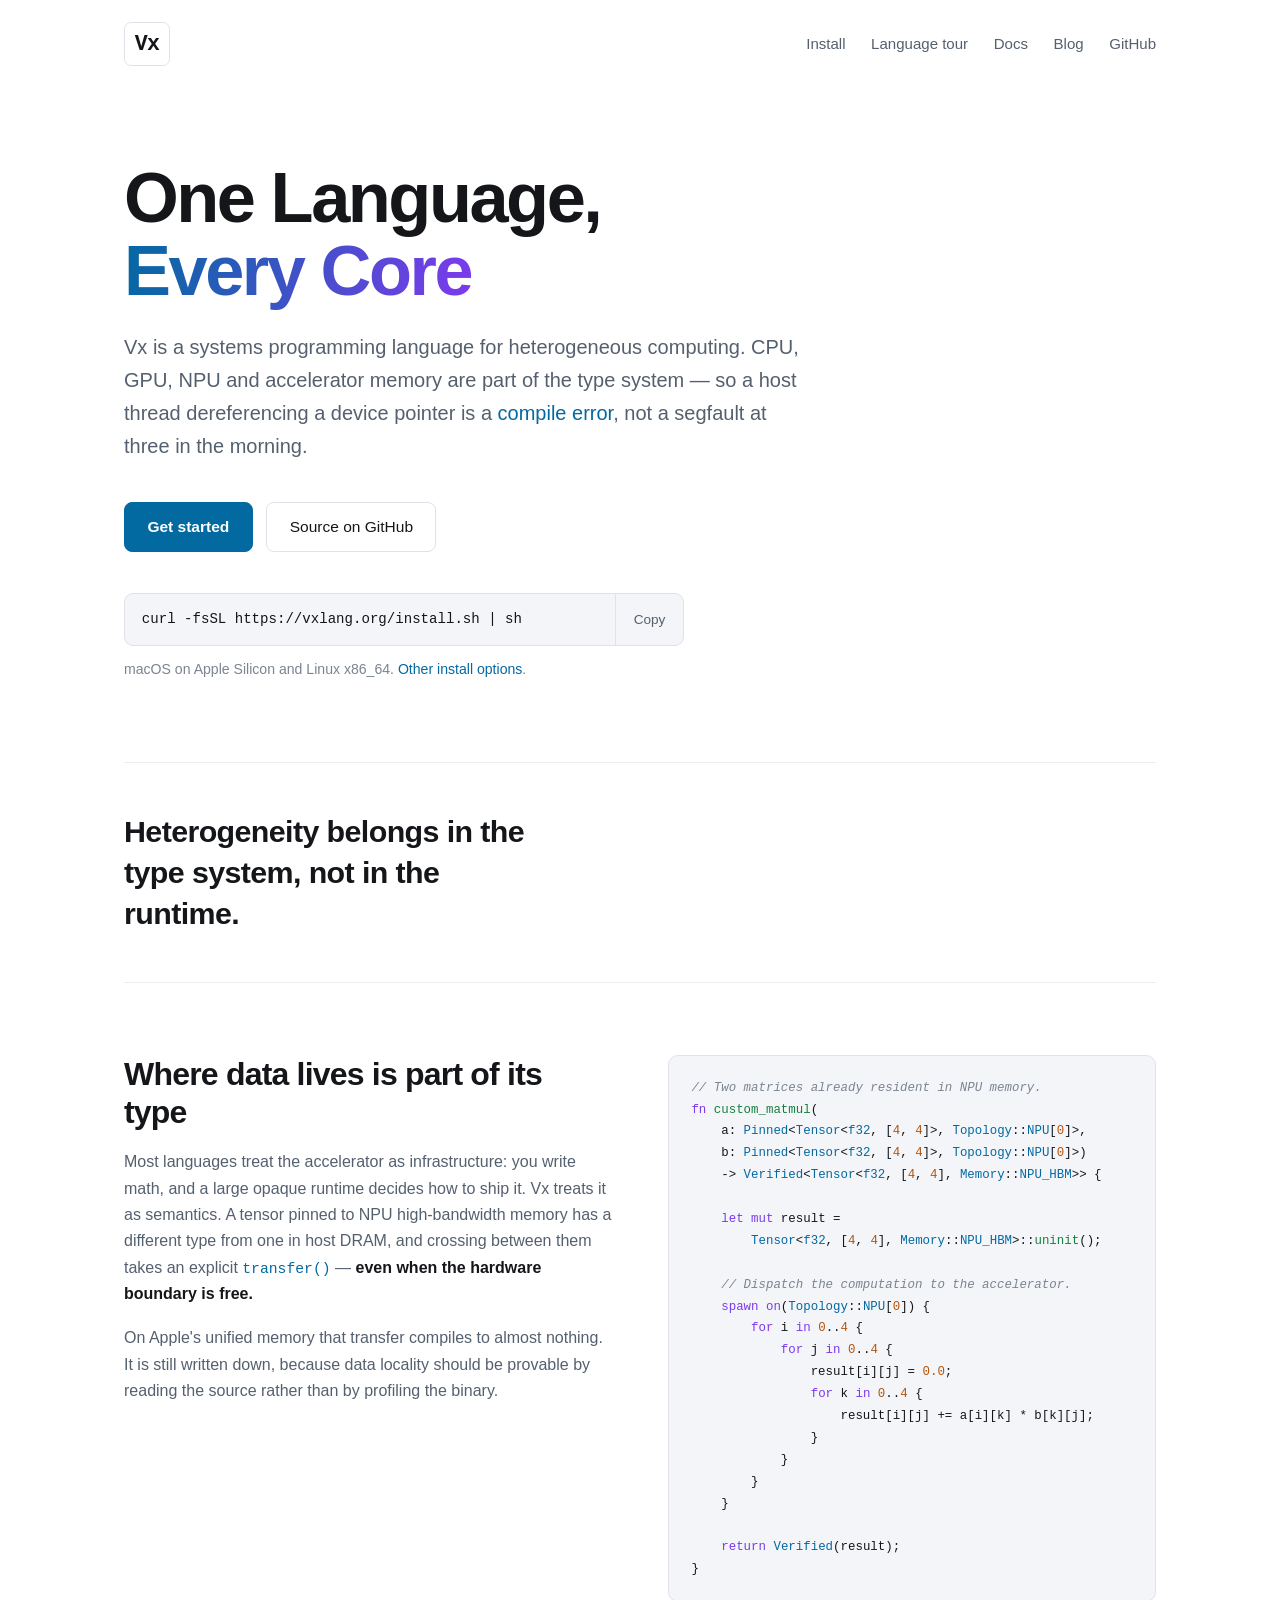
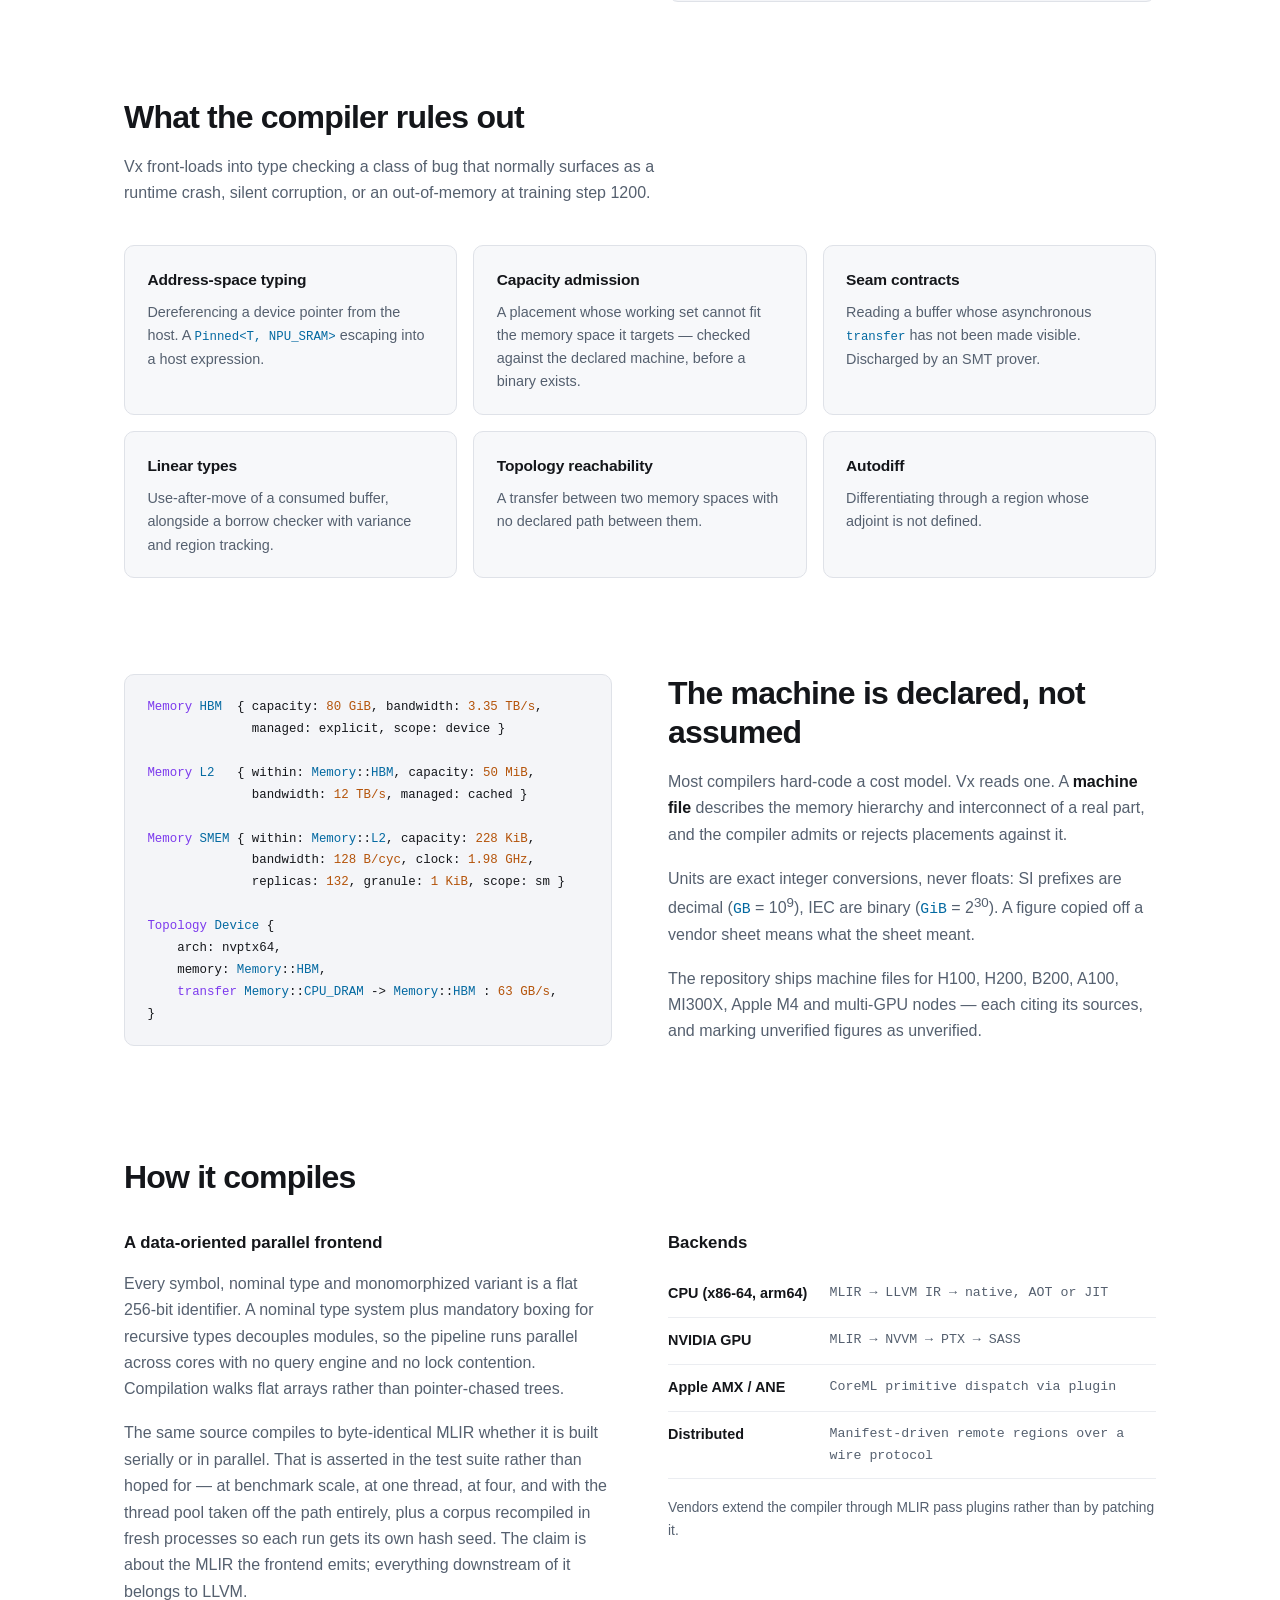
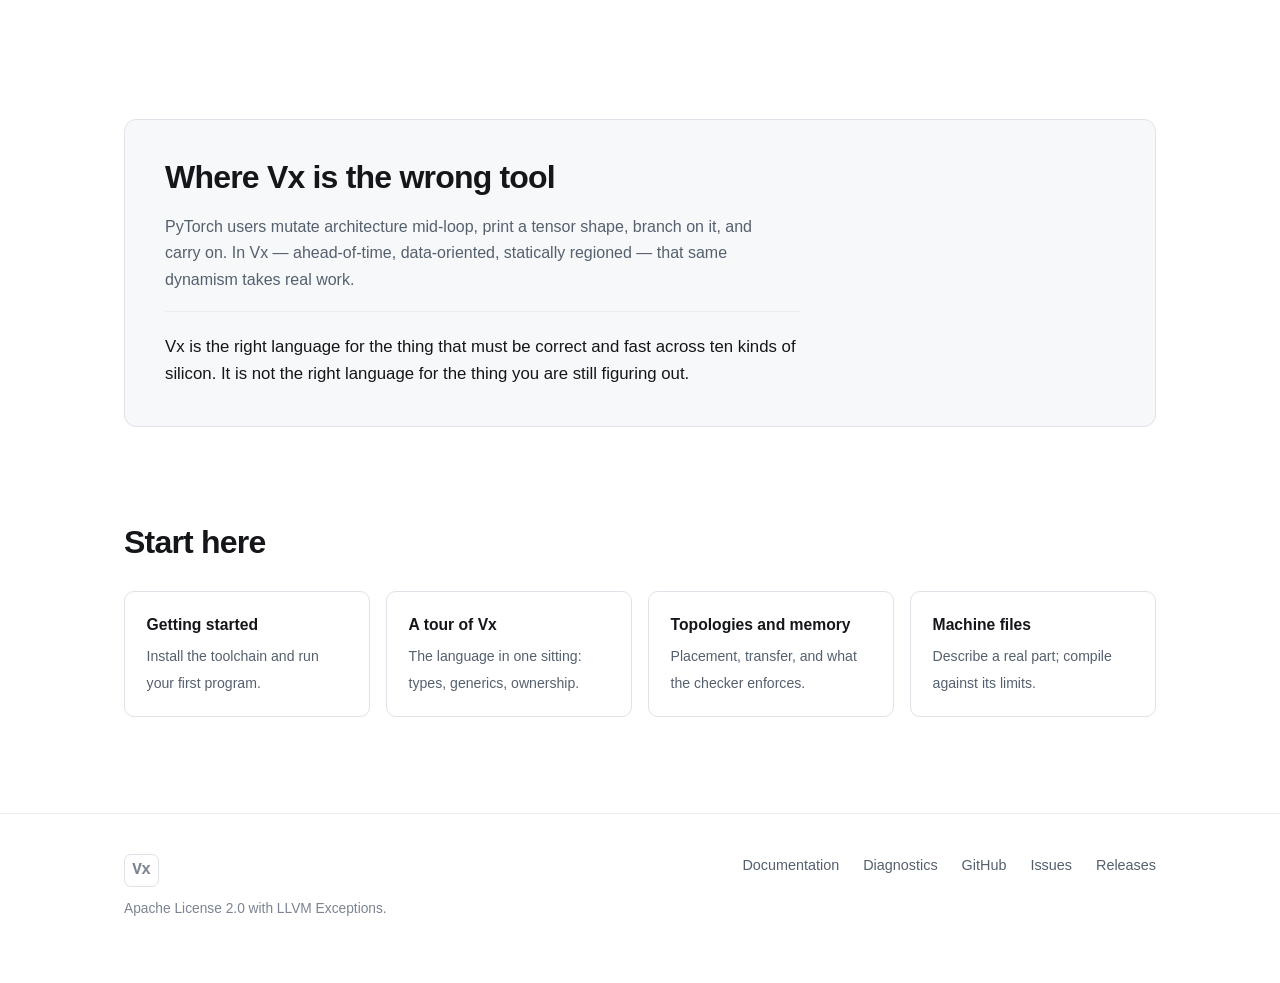
==== www/index.html @ 342252ac "docs: a page per diagnostic code at vxlang.org/errors/ Pasting an error code into a search box is ho" ====
<!DOCTYPE html>
<html lang="en">
<head>
<meta charset="utf-8">
<meta name="viewport" content="width=device-width, initial-scale=1">
<title>Vx — One Language, Every Core</title>
<meta name="description" content="Vx is a heterogeneous-systems programming language that puts placement and reachability in the type system. Dereferencing a device pointer from the host is a compile error, not a segfault.">
<link rel="icon" href="favicon.svg" type="image/svg+xml">

<meta property="og:title" content="Vx — One Language, Every Core">
<meta property="og:description" content="A heterogeneous-systems programming language that puts placement and reachability in the type system.">
<meta property="og:type" content="website">
<meta property="og:url" content="https://vxlang.org/">
<meta name="twitter:card" content="summary_large_image">

<link rel="stylesheet" href="style.css">
</head>
<body>

<header class="nav">
  <a class="brand" href="/">
    <span class="mark">Vx</span>
  </a>
  <nav>
    <a href="/docs/getting-started.html">Install</a>
    <a href="/docs/tour.html">Language tour</a>
    <a href="/docs/">Docs</a>
    <a href="/blog/">Blog</a>
    <a href="https://github.com/vx-lang/Vx">GitHub</a>
  </nav>
</header>

<main>

<section class="hero">
  <h1>One Language, <span class="grad">Every Core</span></h1>
  <p class="lede">
    Vx is a systems programming language for heterogeneous computing. CPU, GPU, NPU and
    accelerator memory are part of the type system — so a host thread dereferencing a device
    pointer is a <em>compile error</em>, not a segfault at three in the morning.
  </p>

  <div class="cta">
    <a class="btn primary" href="/docs/getting-started.html">Get started</a>
    <a class="btn" href="https://github.com/vx-lang/Vx">Source on GitHub</a>
  </div>

  <div class="install">
    <code id="install-cmd">curl -fsSL https://vxlang.org/install.sh | sh</code>
    <button id="copy" aria-label="Copy install command">Copy</button>
  </div>
  <p class="install-note">
    macOS on Apple Silicon and Linux x86_64. <a href="/docs/getting-started.html">Other install options</a>.
  </p>
</section>

<section class="thesis">
  <p>
    Heterogeneity belongs in the type system, not in the runtime.
  </p>
</section>

<section class="pane">
  <div class="pane-text">
    <h2>Where data lives is part of its type</h2>
    <p>
      Most languages treat the accelerator as infrastructure: you write math, and a large opaque
      runtime decides how to ship it. Vx treats it as semantics. A tensor pinned to NPU high-bandwidth
      memory has a different type from one in host DRAM, and crossing between them takes an explicit
      <code>transfer()</code> — <strong>even when the hardware boundary is free.</strong>
    </p>
    <p>
      On Apple's unified memory that transfer compiles to almost nothing. It is still written down,
      because data locality should be provable by reading the source rather than by profiling the
      binary.
    </p>
  </div>
  <div class="pane-code">
<pre><code><span class="c">// Two matrices already resident in NPU memory.</span>
<span class="k">fn</span> <span class="f">custom_matmul</span>(
    a: <span class="t">Pinned</span>&lt;<span class="t">Tensor</span>&lt;<span class="t">f32</span>, [<span class="n">4</span>, <span class="n">4</span>]&gt;, <span class="t">Topology</span>::<span class="t">NPU</span>[<span class="n">0</span>]&gt;,
    b: <span class="t">Pinned</span>&lt;<span class="t">Tensor</span>&lt;<span class="t">f32</span>, [<span class="n">4</span>, <span class="n">4</span>]&gt;, <span class="t">Topology</span>::<span class="t">NPU</span>[<span class="n">0</span>]&gt;)
    -&gt; <span class="t">Verified</span>&lt;<span class="t">Tensor</span>&lt;<span class="t">f32</span>, [<span class="n">4</span>, <span class="n">4</span>], <span class="t">Memory</span>::<span class="t">NPU_HBM</span>&gt;&gt; {

    <span class="k">let mut</span> result =
        <span class="t">Tensor</span>&lt;<span class="t">f32</span>, [<span class="n">4</span>, <span class="n">4</span>], <span class="t">Memory</span>::<span class="t">NPU_HBM</span>&gt;::<span class="f">uninit</span>();

    <span class="c">// Dispatch the computation to the accelerator.</span>
    <span class="k">spawn on</span>(<span class="t">Topology</span>::<span class="t">NPU</span>[<span class="n">0</span>]) {
        <span class="k">for</span> i <span class="k">in</span> <span class="n">0</span>..<span class="n">4</span> {
            <span class="k">for</span> j <span class="k">in</span> <span class="n">0</span>..<span class="n">4</span> {
                result[i][j] = <span class="n">0.0</span>;
                <span class="k">for</span> k <span class="k">in</span> <span class="n">0</span>..<span class="n">4</span> {
                    result[i][j] += a[i][k] * b[k][j];
                }
            }
        }
    }

    <span class="k">return</span> <span class="t">Verified</span>(result);
}</code></pre>
  </div>
</section>

<section class="proves">
  <h2>What the compiler rules out</h2>
  <p class="section-lede">
    Vx front-loads into type checking a class of bug that normally surfaces as a runtime crash,
    silent corruption, or an out-of-memory at training step 1200.
  </p>

  <div class="grid">
    <div class="card">
      <h3>Address-space typing</h3>
      <p>Dereferencing a device pointer from the host. A <code>Pinned&lt;T, NPU_SRAM&gt;</code> escaping into a host expression.</p>
    </div>
    <div class="card">
      <h3>Capacity admission</h3>
      <p>A placement whose working set cannot fit the memory space it targets — checked against the declared machine, before a binary exists.</p>
    </div>
    <div class="card">
      <h3>Seam contracts</h3>
      <p>Reading a buffer whose asynchronous <code>transfer</code> has not been made visible. Discharged by an SMT prover.</p>
    </div>
    <div class="card">
      <h3>Linear types</h3>
      <p>Use-after-move of a consumed buffer, alongside a borrow checker with variance and region tracking.</p>
    </div>
    <div class="card">
      <h3>Topology reachability</h3>
      <p>A transfer between two memory spaces with no declared path between them.</p>
    </div>
    <div class="card">
      <h3>Autodiff</h3>
      <p>Differentiating through a region whose adjoint is not defined.</p>
    </div>
  </div>
</section>

<section class="pane reverse">
  <div class="pane-text">
    <h2>The machine is declared, not assumed</h2>
    <p>
      Most compilers hard-code a cost model. Vx reads one. A <strong>machine file</strong> describes the
      memory hierarchy and interconnect of a real part, and the compiler admits or rejects placements
      against it.
    </p>
    <p>
      Units are exact integer conversions, never floats: SI prefixes are decimal
      (<code>GB</code> = 10<sup>9</sup>), IEC are binary (<code>GiB</code> = 2<sup>30</sup>). A figure
      copied off a vendor sheet means what the sheet meant.
    </p>
    <p>
      The repository ships machine files for H100, H200, B200, A100, MI300X, Apple M4 and multi-GPU
      nodes — each citing its sources, and marking unverified figures as unverified.
    </p>
  </div>
  <div class="pane-code">
<pre><code><span class="k">Memory</span> <span class="t">HBM</span>  { capacity: <span class="n">80 GiB</span>, bandwidth: <span class="n">3.35 TB/s</span>,
              managed: explicit, scope: device }

<span class="k">Memory</span> <span class="t">L2</span>   { within: <span class="t">Memory</span>::<span class="t">HBM</span>, capacity: <span class="n">50 MiB</span>,
              bandwidth: <span class="n">12 TB/s</span>, managed: cached }

<span class="k">Memory</span> <span class="t">SMEM</span> { within: <span class="t">Memory</span>::<span class="t">L2</span>, capacity: <span class="n">228 KiB</span>,
              bandwidth: <span class="n">128 B/cyc</span>, clock: <span class="n">1.98 GHz</span>,
              replicas: <span class="n">132</span>, granule: <span class="n">1 KiB</span>, scope: sm }

<span class="k">Topology</span> <span class="t">Device</span> {
    arch: nvptx64,
    memory: <span class="t">Memory</span>::<span class="t">HBM</span>,
    <span class="k">transfer</span> <span class="t">Memory</span>::<span class="t">CPU_DRAM</span> -&gt; <span class="t">Memory</span>::<span class="t">HBM</span> : <span class="n">63 GB/s</span>,
}</code></pre>
  </div>
</section>

<section class="compiles">
  <h2>How it compiles</h2>
  <div class="two-col">
    <div>
      <h3>A data-oriented parallel frontend</h3>
      <p>
        Every symbol, nominal type and monomorphized variant is a flat 256-bit identifier. A nominal
        type system plus mandatory boxing for recursive types decouples modules, so the pipeline runs
        parallel across cores with no query engine and no lock contention. Compilation walks flat
        arrays rather than pointer-chased trees.
      </p>
      <p>
        The same source compiles to byte-identical MLIR whether it is built serially or in parallel.
        That is asserted in the test suite rather than hoped for — at benchmark scale, at one thread,
        at four, and with the thread pool taken off the path entirely, plus a corpus recompiled in
        fresh processes so each run gets its own hash seed. The claim is about the MLIR the frontend
        emits; everything downstream of it belongs to LLVM.
      </p>
    </div>
    <div>
      <h3>Backends</h3>
      <table class="backends">
        <tr><th>CPU (x86-64, arm64)</th><td>MLIR → LLVM IR → native, AOT or JIT</td></tr>
        <tr><th>NVIDIA GPU</th><td>MLIR → NVVM → PTX → SASS</td></tr>
        <tr><th>Apple AMX / ANE</th><td>CoreML primitive dispatch via plugin</td></tr>
        <tr><th>Distributed</th><td>Manifest-driven remote regions over a wire protocol</td></tr>
      </table>
      <p class="small">
        Vendors extend the compiler through MLIR pass plugins rather than by patching it.
      </p>
    </div>
  </div>
</section>

<section class="honest">
  <h2>Where Vx is the wrong tool</h2>
  <p>
    PyTorch users mutate architecture mid-loop, print a tensor shape, branch on it, and carry on.
    In Vx — ahead-of-time, data-oriented, statically regioned — that same dynamism takes real work.
  </p>
  <p class="verdict">
    Vx is the right language for the thing that must be correct and fast across ten kinds of silicon.
    It is not the right language for the thing you are still figuring out.
  </p>
</section>

<section class="final-cta">
  <h2>Start here</h2>
  <div class="links">
    <a href="/docs/getting-started.html">
      <strong>Getting started</strong>
      <span>Install the toolchain and run your first program.</span>
    </a>
    <a href="/docs/tour.html">
      <strong>A tour of Vx</strong>
      <span>The language in one sitting: types, generics, ownership.</span>
    </a>
    <a href="/docs/heterogeneous.html">
      <strong>Topologies and memory</strong>
      <span>Placement, transfer, and what the checker enforces.</span>
    </a>
    <a href="/docs/machine-files.html">
      <strong>Machine files</strong>
      <span>Describe a real part; compile against its limits.</span>
    </a>
  </div>
</section>

</main>

<footer>
  <div class="foot-inner">
    <div>
      <span class="mark small">Vx</span>
      <p class="small">Apache License 2.0 with LLVM Exceptions.</p>
    </div>
    <nav class="foot-nav">
      <a href="/docs/">Documentation</a>
      <a href="/errors/">Diagnostics</a>
      <a href="https://github.com/vx-lang/Vx">GitHub</a>
      <a href="https://github.com/vx-lang/Vx/issues">Issues</a>
      <a href="https://github.com/vx-lang/Vx/releases">Releases</a>
    </nav>
  </div>
</footer>

<script>
document.getElementById('copy').addEventListener('click', function () {
  var text = document.getElementById('install-cmd').textContent;
  navigator.clipboard.writeText(text).then(function () {
    var b = document.getElementById('copy');
    b.textContent = 'Copied';
    setTimeout(function () { b.textContent = 'Copy'; }, 1600);
  });
});
</script>

</body>
</html>
---- www/style.css ----
/* Vx — vxlang.org
 *
 * Dark by default, with a light variant for people whose system asks for one.
 * Every colour is a token defined on :root so the two themes cannot drift apart.
 */

:root {
  --bg:        #0c0d10;
  --bg-raised: #131519;
  --bg-code:   #16181d;
  --border:    #24272e;
  --border-soft: #1c1f25;
  --fg:        #e6e8ec;
  --fg-muted:  #9aa1ad;
  --fg-faint:  #6b7280;
  --accent:    #7dd3fc;
  --accent-2:  #c084fc;
  --accent-ink:#0c0d10;

  --syn-key:   #c084fc;
  --syn-type:  #7dd3fc;
  --syn-fn:    #86efac;
  --syn-num:   #fbbf24;
  --syn-com:   #6b7280;

  --mono: ui-monospace, SFMono-Regular, "SF Mono", Menlo, Consolas, "Liberation Mono", monospace;
  --sans: -apple-system, BlinkMacSystemFont, "Segoe UI", Inter, Roboto, Helvetica, Arial, sans-serif;

  --measure: 1080px;
  color-scheme: dark;
}

@media (prefers-color-scheme: light) {
  :root {
    --bg:        #ffffff;
    --bg-raised: #f7f8fa;
    --bg-code:   #f4f5f8;
    --border:    #dfe2e8;
    --border-soft: #ebedf1;
    --fg:        #14161a;
    --fg-muted:  #55606f;
    --fg-faint:  #7b8492;
    --accent:    #0369a1;
    --accent-2:  #7c3aed;
    --accent-ink:#ffffff;

    --syn-key:   #7c3aed;
    --syn-type:  #0369a1;
    --syn-fn:    #15803d;
    --syn-num:   #b45309;
    --syn-com:   #7b8492;

    color-scheme: light;
  }
}

* { box-sizing: border-box; }

html { -webkit-text-size-adjust: 100%; }

body {
  margin: 0;
  background: var(--bg);
  color: var(--fg);
  font-family: var(--sans);
  font-size: 16px;
  line-height: 1.65;
  -webkit-font-smoothing: antialiased;
}

a { color: var(--accent); text-decoration: none; }
a:hover { text-decoration: underline; }

code {
  font-family: var(--mono);
  font-size: 0.92em;
}

em { font-style: normal; color: var(--accent); }

/* ---------------------------------------------------------------- nav ---- */

.nav {
  display: flex;
  align-items: center;
  justify-content: space-between;
  gap: 1.5rem;
  max-width: var(--measure);
  margin: 0 auto;
  padding: 1.4rem 1.5rem;
  flex-wrap: wrap;
}

.brand { text-decoration: none; }

.mark {
  font-family: var(--mono);
  font-weight: 700;
  font-size: 1.35rem;
  letter-spacing: -0.03em;
  color: var(--fg);
  border: 1px solid var(--border);
  border-radius: 7px;
  padding: 0.15em 0.45em;
  display: inline-block;
}
.mark.small { font-size: 1rem; }
.brand:hover .mark { border-color: var(--accent); color: var(--accent); }

.nav nav {
  display: flex;
  gap: 1.6rem;
  font-size: 0.94rem;
  flex-wrap: wrap;
}
.nav nav a { color: var(--fg-muted); }
.nav nav a:hover { color: var(--fg); text-decoration: none; }

/* --------------------------------------------------------------- hero ---- */

main { max-width: var(--measure); margin: 0 auto; padding: 0 1.5rem; }

.hero { padding: 4.5rem 0 3.5rem; }

.hero h1 {
  font-size: clamp(2.6rem, 7vw, 4.4rem);
  line-height: 1.04;
  letter-spacing: -0.035em;
  font-weight: 700;
  margin: 0 0 1.5rem;
  /* `ch` is the width of a zero, and this line is wide bold capitals, so 16ch measured
     narrower than the 24 characters it holds and broke "Every Core" across two lines. */
  max-width: 20ch;
  text-wrap: balance;
}

/* The gradient half is one phrase: the line breaks after the comma, or not at all. */
.hero h1 .grad {
  white-space: nowrap;
}

.grad {
  background: linear-gradient(100deg, var(--accent), var(--accent-2));
  -webkit-background-clip: text;
  background-clip: text;
  color: transparent;
}

.lede {
  font-size: clamp(1.05rem, 2.1vw, 1.25rem);
  color: var(--fg-muted);
  max-width: 62ch;
  margin: 0 0 2.4rem;
}

.cta { display: flex; gap: 0.85rem; flex-wrap: wrap; margin-bottom: 2.6rem; }

.btn {
  display: inline-block;
  padding: 0.7rem 1.4rem;
  border-radius: 8px;
  border: 1px solid var(--border);
  color: var(--fg);
  font-size: 0.97rem;
  font-weight: 500;
  transition: border-color 0.15s, background 0.15s;
}
.btn:hover { text-decoration: none; border-color: var(--fg-faint); background: var(--bg-raised); }

.btn.primary {
  background: var(--accent);
  border-color: var(--accent);
  color: var(--accent-ink);
  font-weight: 600;
}
.btn.primary:hover { opacity: 0.9; background: var(--accent); }

.install {
  display: flex;
  align-items: stretch;
  max-width: 560px;
  border: 1px solid var(--border);
  border-radius: 9px;
  background: var(--bg-code);
  overflow: hidden;
}
.install code {
  flex: 1;
  padding: 0.85rem 1.05rem;
  font-size: 0.88rem;
  color: var(--fg);
  overflow-x: auto;
  white-space: nowrap;
}
.install button {
  border: 0;
  border-left: 1px solid var(--border);
  background: transparent;
  color: var(--fg-muted);
  font-family: var(--sans);
  font-size: 0.85rem;
  padding: 0 1.1rem;
  cursor: pointer;
}
.install button:hover { color: var(--fg); background: var(--bg-raised); }

.install-note { font-size: 0.88rem; color: var(--fg-faint); margin: 0.8rem 0 0; }

/* ------------------------------------------------------------- thesis ---- */

.thesis {
  border-top: 1px solid var(--border-soft);
  border-bottom: 1px solid var(--border-soft);
  padding: 3rem 0;
  margin: 1.5rem 0 4.5rem;
}
.thesis p {
  margin: 0;
  font-size: clamp(1.3rem, 3.2vw, 1.9rem);
  line-height: 1.35;
  letter-spacing: -0.02em;
  font-weight: 600;
  max-width: 24ch;
}

/* -------------------------------------------------------------- panes ---- */

.pane {
  display: grid;
  grid-template-columns: 1fr 1fr;
  gap: 3.5rem;
  align-items: start;
  margin-bottom: 6rem;
}
.pane.reverse .pane-text { order: 2; }
.pane.reverse .pane-code { order: 1; }

h2 {
  font-size: clamp(1.5rem, 3vw, 2rem);
  letter-spacing: -0.025em;
  line-height: 1.2;
  margin: 0 0 1.1rem;
  font-weight: 650;
}

.pane-text p { color: var(--fg-muted); margin: 0 0 1.1rem; }
.pane-text strong { color: var(--fg); font-weight: 600; }
.pane-text code { color: var(--accent); }

pre {
  margin: 0;
  background: var(--bg-code);
  border: 1px solid var(--border);
  border-radius: 10px;
  padding: 1.3rem 1.4rem;
  overflow-x: auto;
  font-size: 0.845rem;
  line-height: 1.62;
}
pre code { font-family: var(--mono); color: var(--fg); }

.k { color: var(--syn-key); }
.t { color: var(--syn-type); }
.f { color: var(--syn-fn); }
.n { color: var(--syn-num); }
.c { color: var(--syn-com); font-style: italic; }

/* ------------------------------------------------------------- proves ---- */

.proves { margin-bottom: 6rem; }
.section-lede { color: var(--fg-muted); max-width: 62ch; margin: 0 0 2.4rem; }

.grid {
  display: grid;
  grid-template-columns: repeat(auto-fit, minmax(255px, 1fr));
  gap: 1rem;
}
.card {
  border: 1px solid var(--border);
  border-radius: 10px;
  padding: 1.3rem 1.4rem;
  background: var(--bg-raised);
}
.card h3 {
  margin: 0 0 0.55rem;
  font-size: 0.97rem;
  font-weight: 620;
  letter-spacing: -0.01em;
}
.card p { margin: 0; font-size: 0.9rem; color: var(--fg-muted); line-height: 1.6; }
.card code { color: var(--accent); font-size: 0.86em; }

/* ----------------------------------------------------------- compiles ---- */

.compiles { margin-bottom: 6rem; }
.two-col {
  display: grid;
  grid-template-columns: 1fr 1fr;
  gap: 3.5rem;
  margin-top: 2rem;
}
.two-col h3 { margin: 0 0 0.9rem; font-size: 1.05rem; font-weight: 620; }
.two-col p { color: var(--fg-muted); margin: 0 0 1.1rem; }

.backends { width: 100%; border-collapse: collapse; font-size: 0.9rem; margin-bottom: 1.1rem; }
.backends th, .backends td {
  text-align: left;
  padding: 0.7rem 0.9rem 0.7rem 0;
  border-bottom: 1px solid var(--border-soft);
  vertical-align: top;
}
.backends th { font-weight: 600; white-space: nowrap; padding-right: 1.4rem; }
.backends td { color: var(--fg-muted); font-family: var(--mono); font-size: 0.83rem; }

.small { font-size: 0.86rem; color: var(--fg-faint); }

/* ------------------------------------------------------------- honest ---- */

.honest {
  border: 1px solid var(--border);
  border-radius: 12px;
  background: var(--bg-raised);
  padding: 2.4rem 2.5rem;
  margin-bottom: 6rem;
}
.honest p { color: var(--fg-muted); max-width: 68ch; margin: 0 0 1.1rem; }
.honest .verdict {
  color: var(--fg);
  font-size: 1.05rem;
  font-weight: 500;
  margin: 0;
  padding-top: 0.4rem;
  border-top: 1px solid var(--border-soft);
  padding-top: 1.3rem;
}

/* ---------------------------------------------------------- final cta ---- */

.final-cta { margin-bottom: 6rem; }
.links {
  display: grid;
  grid-template-columns: repeat(auto-fit, minmax(240px, 1fr));
  gap: 1rem;
  margin-top: 1.8rem;
}
.links a {
  display: block;
  border: 1px solid var(--border);
  border-radius: 10px;
  padding: 1.25rem 1.35rem;
  color: var(--fg);
  transition: border-color 0.15s, background 0.15s;
}
.links a:hover { text-decoration: none; border-color: var(--accent); background: var(--bg-raised); }
.links strong { display: block; font-weight: 620; margin-bottom: 0.35rem; font-size: 0.98rem; }
.links span { font-size: 0.88rem; color: var(--fg-muted); }

/* ------------------------------------------------------------- footer ---- */

footer { border-top: 1px solid var(--border-soft); padding: 2.5rem 0 3.5rem; }
.foot-inner {
  max-width: var(--measure);
  margin: 0 auto;
  padding: 0 1.5rem;
  display: flex;
  justify-content: space-between;
  align-items: flex-start;
  gap: 2rem;
  flex-wrap: wrap;
}
.foot-inner p { margin: 0.7rem 0 0; }
.foot-nav { display: flex; gap: 1.5rem; font-size: 0.9rem; flex-wrap: wrap; }
.foot-nav a { color: var(--fg-muted); }
.foot-nav a:hover { color: var(--fg); text-decoration: none; }

/* The blog pages put a single line in the footer with no .foot-inner wrapper.
   footer itself sets no width, so without this the line sits flush against the
   left edge of the viewport. The measure matches .post so the two line up. */
footer > p {
  width: min(46rem, 100% - 3rem);
  margin-inline: auto;
  font-size: 0.86rem;
  color: var(--fg-faint);
}

/* ------------------------------------------------------------ responsive - */

@media (max-width: 860px) {
  .pane, .two-col { grid-template-columns: 1fr; gap: 2rem; }
  .pane.reverse .pane-text { order: 1; }
  .pane.reverse .pane-code { order: 2; }
  .hero { padding: 3rem 0 2.5rem; }
  .honest { padding: 1.8rem 1.6rem; }
  .pane, .proves, .compiles, .honest, .final-cta { margin-bottom: 4rem; }
}

/* ---------------------------------------------------------------- blog ---
 *
 * The post list and the posts themselves. Narrower than the landing page on
 * purpose: prose wants a measure around 70 characters, and --measure is set
 * for a page of cards.
 */

.post-list,
.post {
  max-width: 46rem;
  margin: 0 auto;
  padding: 3.5rem 0 2rem;
}

.post-list h1,
.post h1 {
  font-size: clamp(1.9rem, 4vw, 2.6rem);
  line-height: 1.15;
  letter-spacing: -0.025em;
  margin: 0 0 0.75rem;
  text-wrap: balance;
}

.posts {
  list-style: none;
  padding: 0;
  margin: 2.5rem 0 0;
  display: flex;
  flex-direction: column;
  gap: 2rem;
}

.posts li {
  border-top: 1px solid var(--border-soft);
  padding-top: 1.5rem;
}

.posts a {
  font-size: 1.15rem;
  font-weight: 600;
  text-decoration: none;
}

.posts time,
.post-meta {
  display: block;
  color: var(--fg-faint);
  font-size: 0.875rem;
  font-variant-numeric: tabular-nums;
  margin-top: 0.35rem;
}

.posts p {
  color: var(--fg-muted);
  margin: 0.6rem 0 0;
}

/* Section headings carry the accent, with a short rule in the margin so they read as dividers
 * when the page is scanned rather than read. The rule is drawn rather than a border, so it does
 * not move the text off the measure the paragraphs sit on.
 */
.post h2 {
  font-size: 1.35rem;
  margin: 3rem 0 0.85rem;
  letter-spacing: -0.015em;
  color: var(--accent);
  position: relative;
}

.post h2::before {
  content: "";
  position: absolute;
  left: -1.25rem;
  top: 0.55em;
  width: 0.5rem;
  height: 2px;
  background: var(--accent-2);
}

/* The marker needs room; below that width it would sit off the edge of the screen. */
@media (max-width: 52rem) {
  .post h2::before { display: none; }
}

.post p,
.post li {
  line-height: 1.7;
}

.post blockquote {
  margin: 1.5rem 0;
  padding-left: 1.1rem;
  border-left: 2px solid var(--border);
  color: var(--fg-muted);
}

/* The summary box at the top of a post: a blockquote that carries the accent. */
.post blockquote.tldr {
  border-left-color: var(--accent);
  color: var(--fg);
  background: var(--bg-raised);
  padding: 0.9rem 1.1rem;
  border-radius: 0 4px 4px 0;
}

.post blockquote.tldr strong {
  color: var(--accent);
  letter-spacing: 0.04em;
}

.post table {
  width: 100%;
  border-collapse: collapse;
  font-size: 0.925rem;
  margin: 1.5rem 0;
}

.post th,
.post td {
  text-align: left;
  padding: 0.5rem 0.75rem 0.5rem 0;
  border-bottom: 1px solid var(--border-soft);
  vertical-align: top;
}

.post th {
  color: var(--accent-2);
  font-weight: 600;
  font-size: 0.8rem;
  letter-spacing: 0.04em;
  text-transform: uppercase;
}

/* The left column names the thing being described, so it carries the emphasis and the right
 * column stays quiet. Without this both columns compete and the table reads as a wall.
 */
.post td:first-child {
  color: var(--fg);
  font-weight: 500;
  padding-right: 1.5rem;
}

.post td:last-child {
  color: var(--fg-muted);
}

/* Wide output blocks scroll inside themselves rather than widening the page. */
.post pre {
  overflow-x: auto;
}

/* A diagnostic message is prose rather than code, and the part that names the fix tends to
   sit at the end of the line. Wrap it instead of hiding it behind a sideways scroll. */
.post pre.diag {
  overflow-x: visible;
  white-space: pre-wrap;
  overflow-wrap: break-word;
}

.post-foot {
  margin-top: 3.5rem;
  padding-top: 1.5rem;
  border-top: 1px solid var(--border-soft);
  color: var(--fg-muted);
  font-size: 0.925rem;
}

/* The landing page paints <em> in the accent colour and removes the slant, which works for a
 * one-word callout in a hero. In running prose it is indistinguishable from a link, so inside a
 * post emphasis goes back to being italic and keeps the body colour.
 */
.post em {
  font-style: italic;
  color: inherit;
}
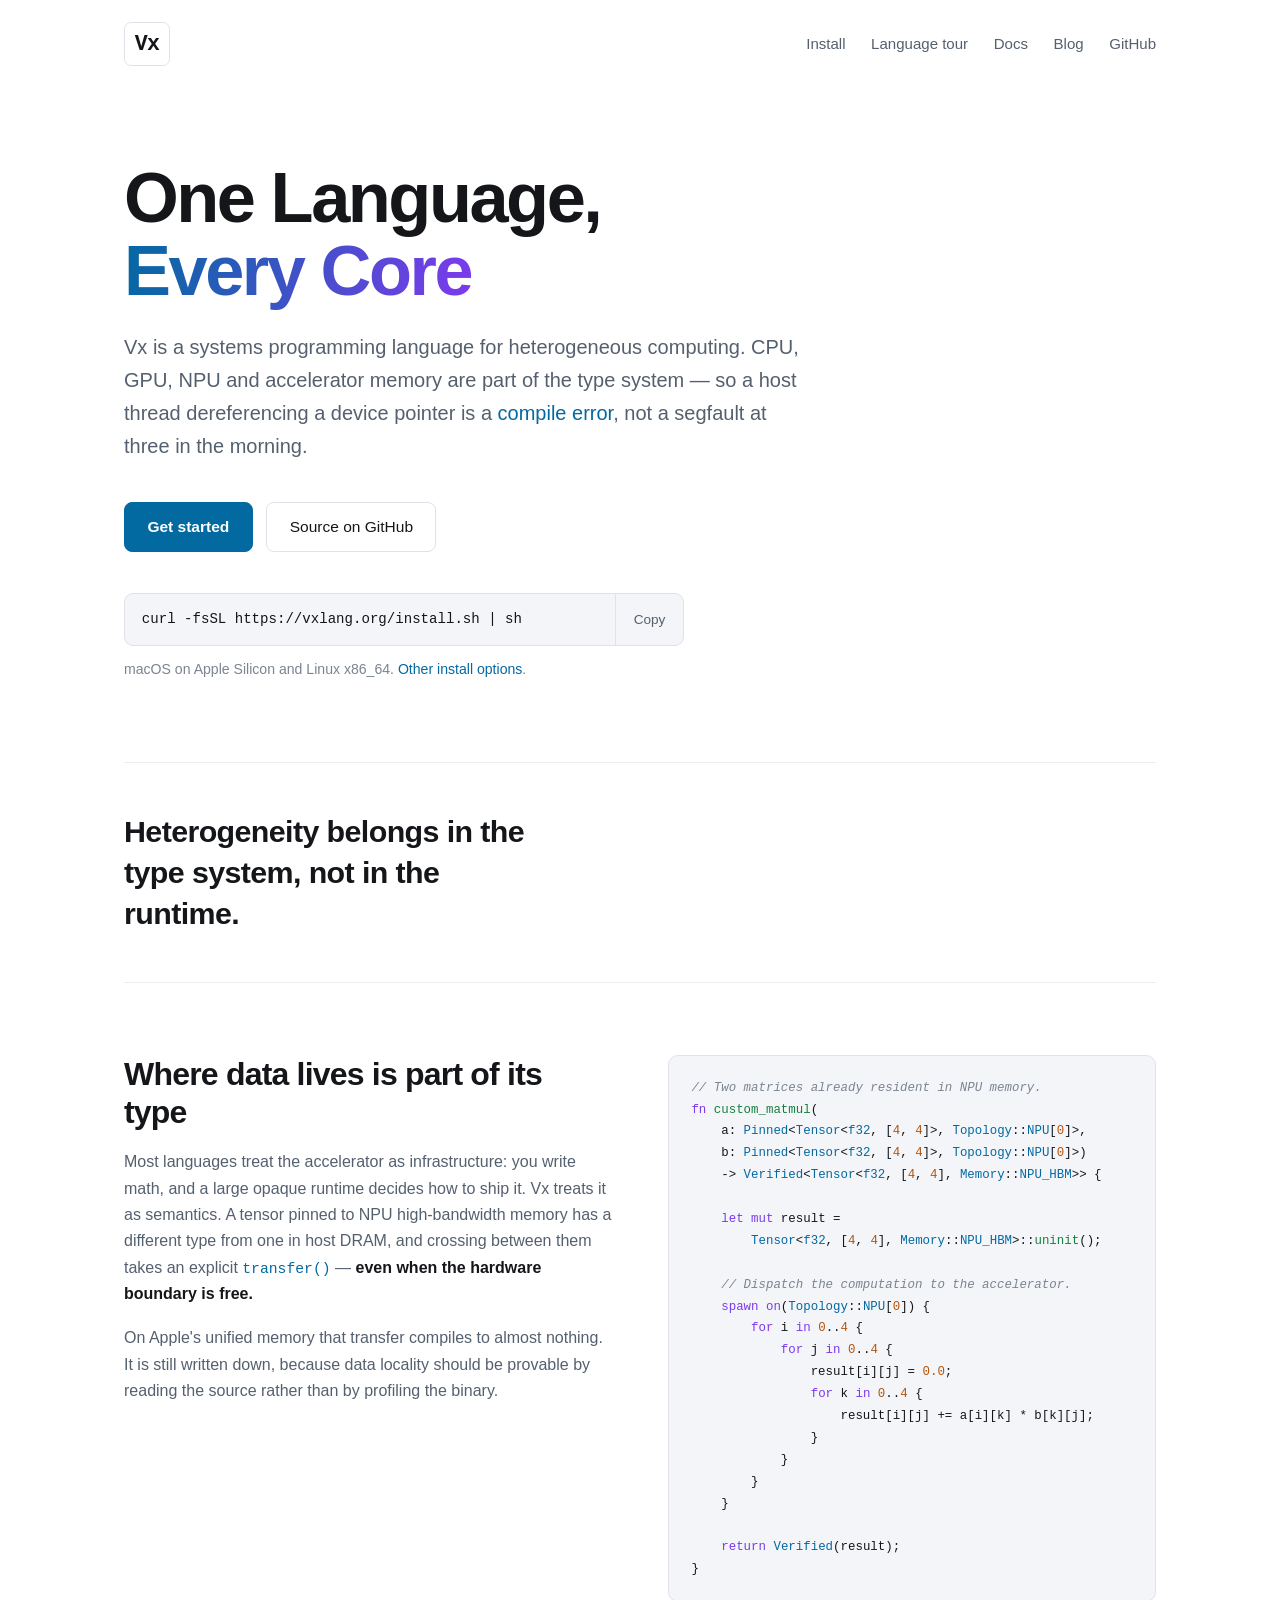
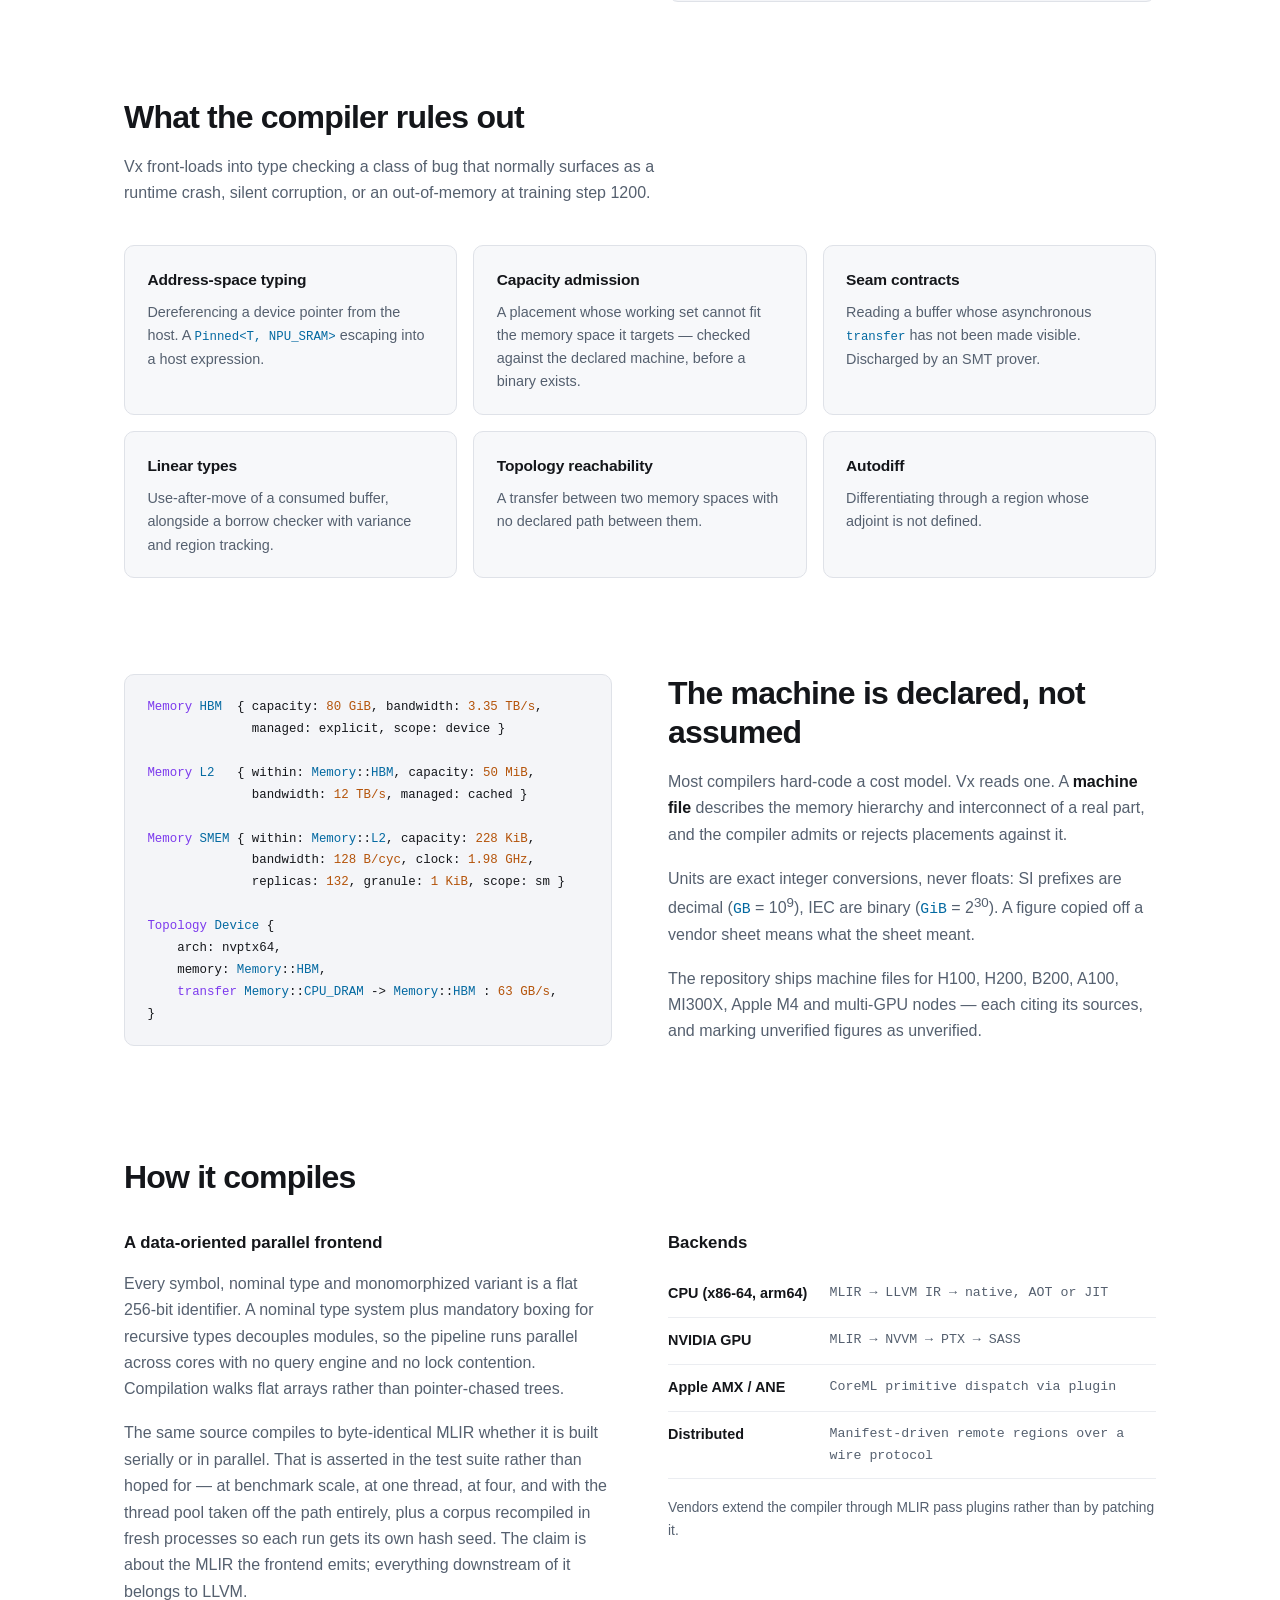
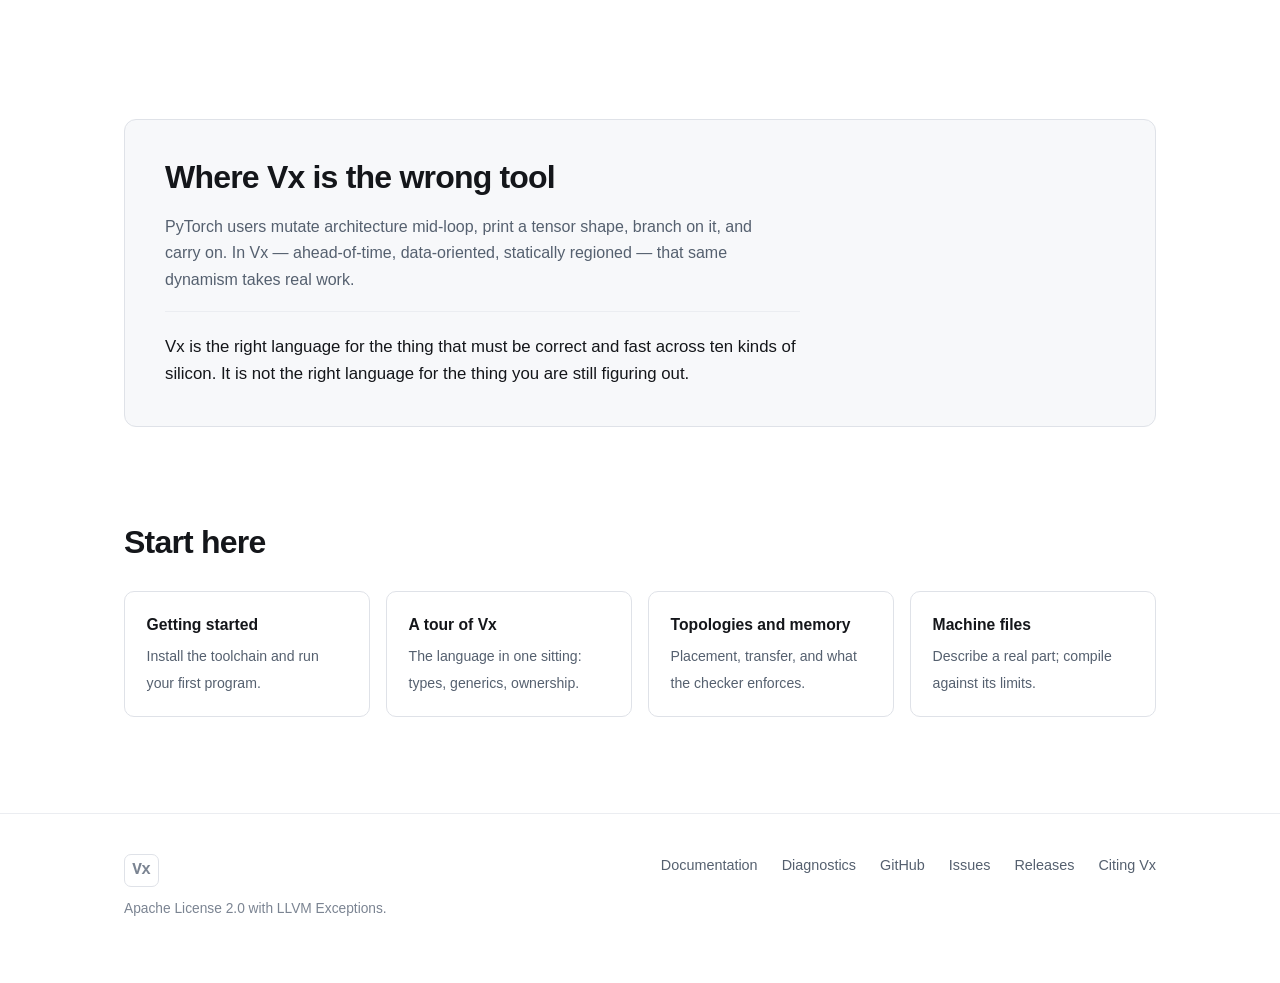
==== commit af95f514: "web: site metadata so an AI crawler can cite us (#666) * web: site metadata so an AI crawler can cit" ====
--- a/www/index.html
+++ b/www/index.html
@@ -256,6 +256,7 @@
       <a href="https://github.com/vx-lang/Vx">GitHub</a>
       <a href="https://github.com/vx-lang/Vx/issues">Issues</a>
       <a href="https://github.com/vx-lang/Vx/releases">Releases</a>
+      <a href="/ai-usage.html">Citing Vx</a>
     </nav>
   </div>
 </footer>
--- a/www/style.css
+++ b/www/style.css
@@ -569,3 +569,24 @@
   font-style: italic;
   color: inherit;
 }
+
+/* ---------------------------------------------------------- cite this ---- */
+
+/* The citation line at the foot of anything quotable. Understated on the page and plain in
+ * the markup, because the audience is partly a crawler reading the HTML.
+ */
+.cite-this {
+  max-width: 46rem;
+  margin: 3.5rem auto 0;
+  padding: 1rem 1.25rem;
+  border: 1px solid var(--border-soft);
+  border-radius: 10px;
+  background: var(--bg-raised);
+  font-size: 0.9rem;
+  color: var(--fg-muted);
+}
+
+.cite-this p { margin: 0; }
+.cite-this p + p { margin-top: 0.5rem; }
+.cite-this strong { color: var(--fg); }
+.cite-this a { overflow-wrap: break-word; }
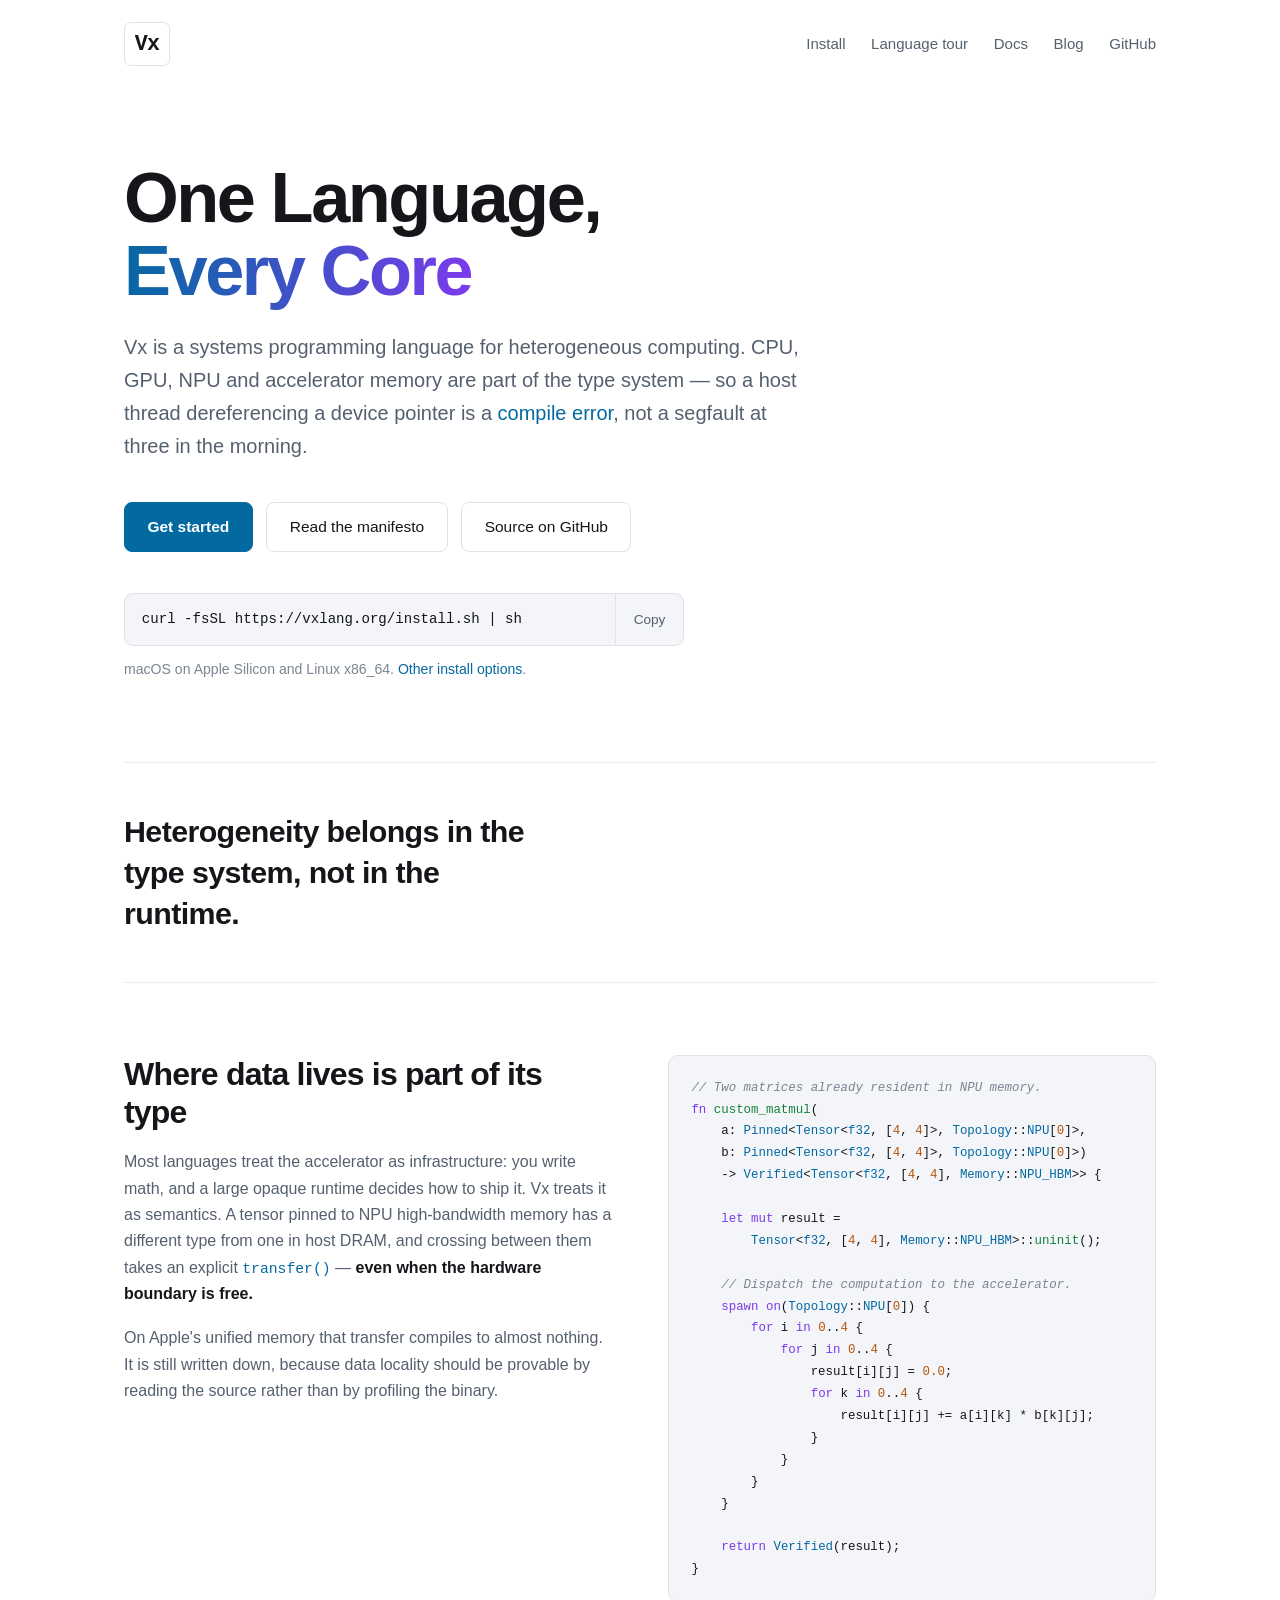
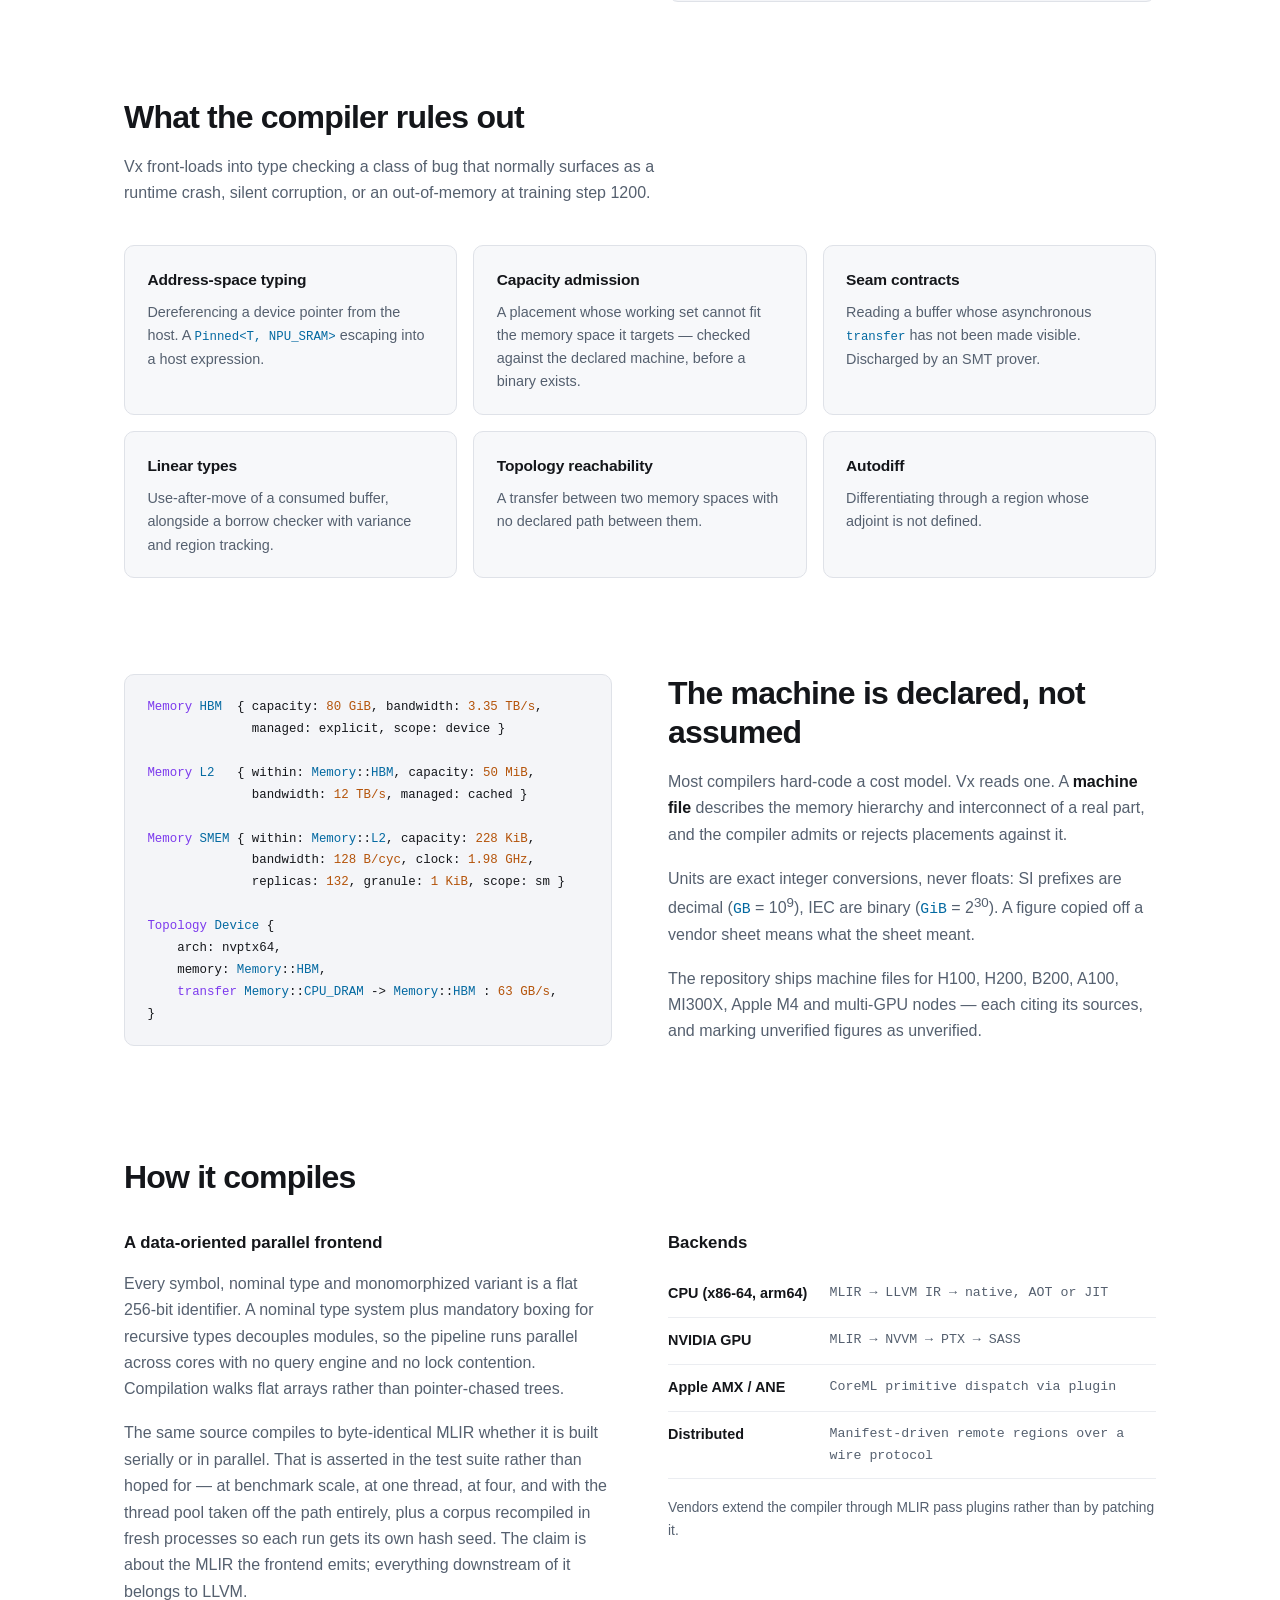
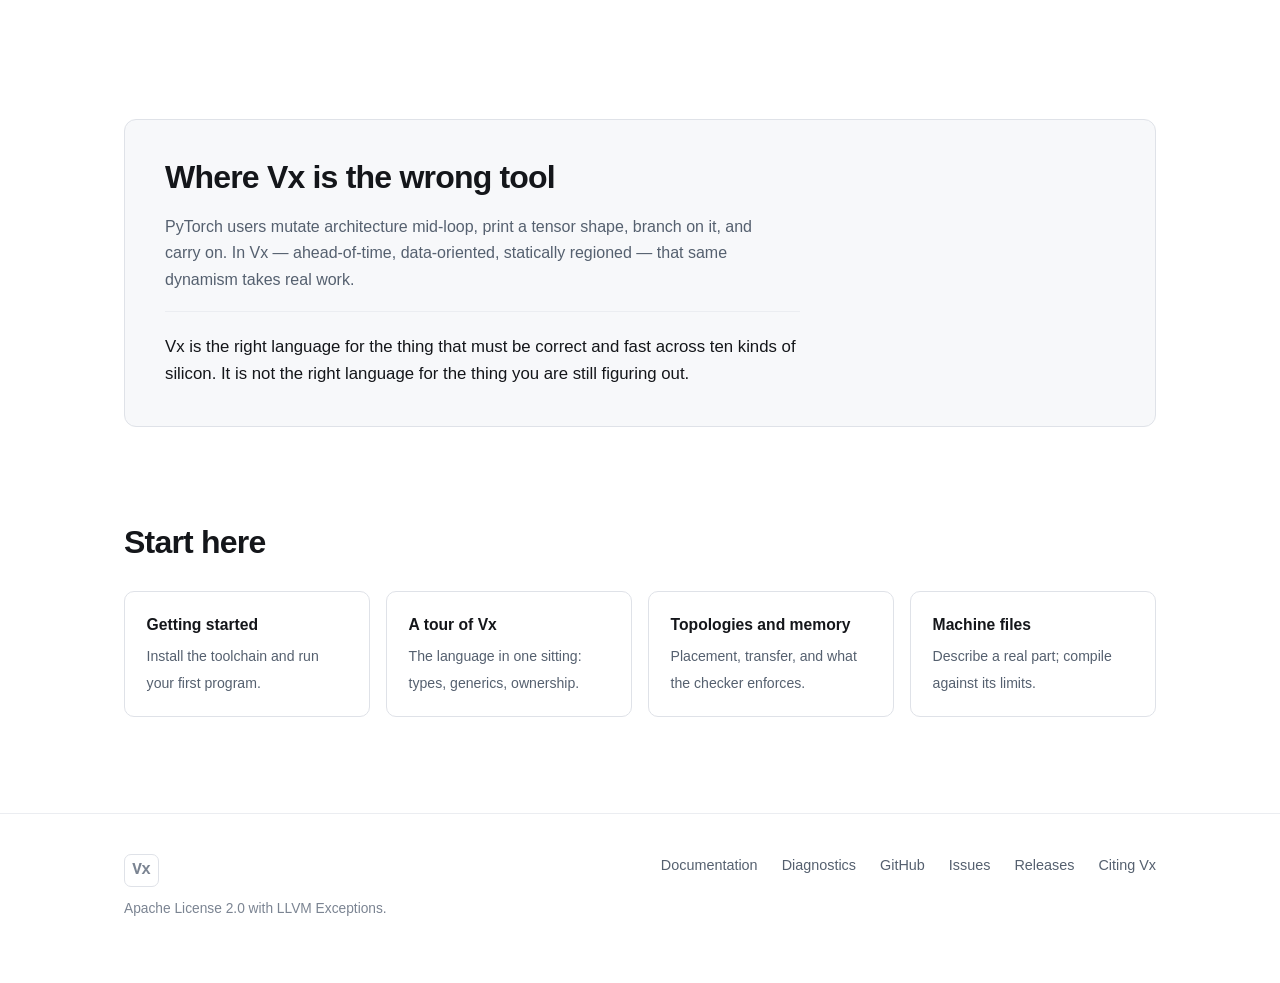
==== commit 5b7a5026: "docs: a manifesto page, and a hero CTA that reaches it (#698) The hero had two buttons and both poin" ====
--- a/www/index.html
+++ b/www/index.html
@@ -11,7 +11,10 @@
 <meta property="og:description" content="A heterogeneous-systems programming language that puts placement and reachability in the type system.">
 <meta property="og:type" content="website">
 <meta property="og:url" content="https://vxlang.org/">
+<meta property="og:image" content="https://vxlang.org/cards/default.png">
+<meta property="og:image:alt" content="Vx: one language, every core. Placement and reachability in the type system.">
 <meta name="twitter:card" content="summary_large_image">
+<meta name="twitter:image" content="https://vxlang.org/cards/default.png">
 
 <link rel="stylesheet" href="style.css">
 </head>
@@ -42,6 +45,7 @@
 
   <div class="cta">
     <a class="btn primary" href="/docs/getting-started.html">Get started</a>
+    <a class="btn" href="/manifesto/">Read the manifesto</a>
     <a class="btn" href="https://github.com/vx-lang/Vx">Source on GitHub</a>
   </div>
 
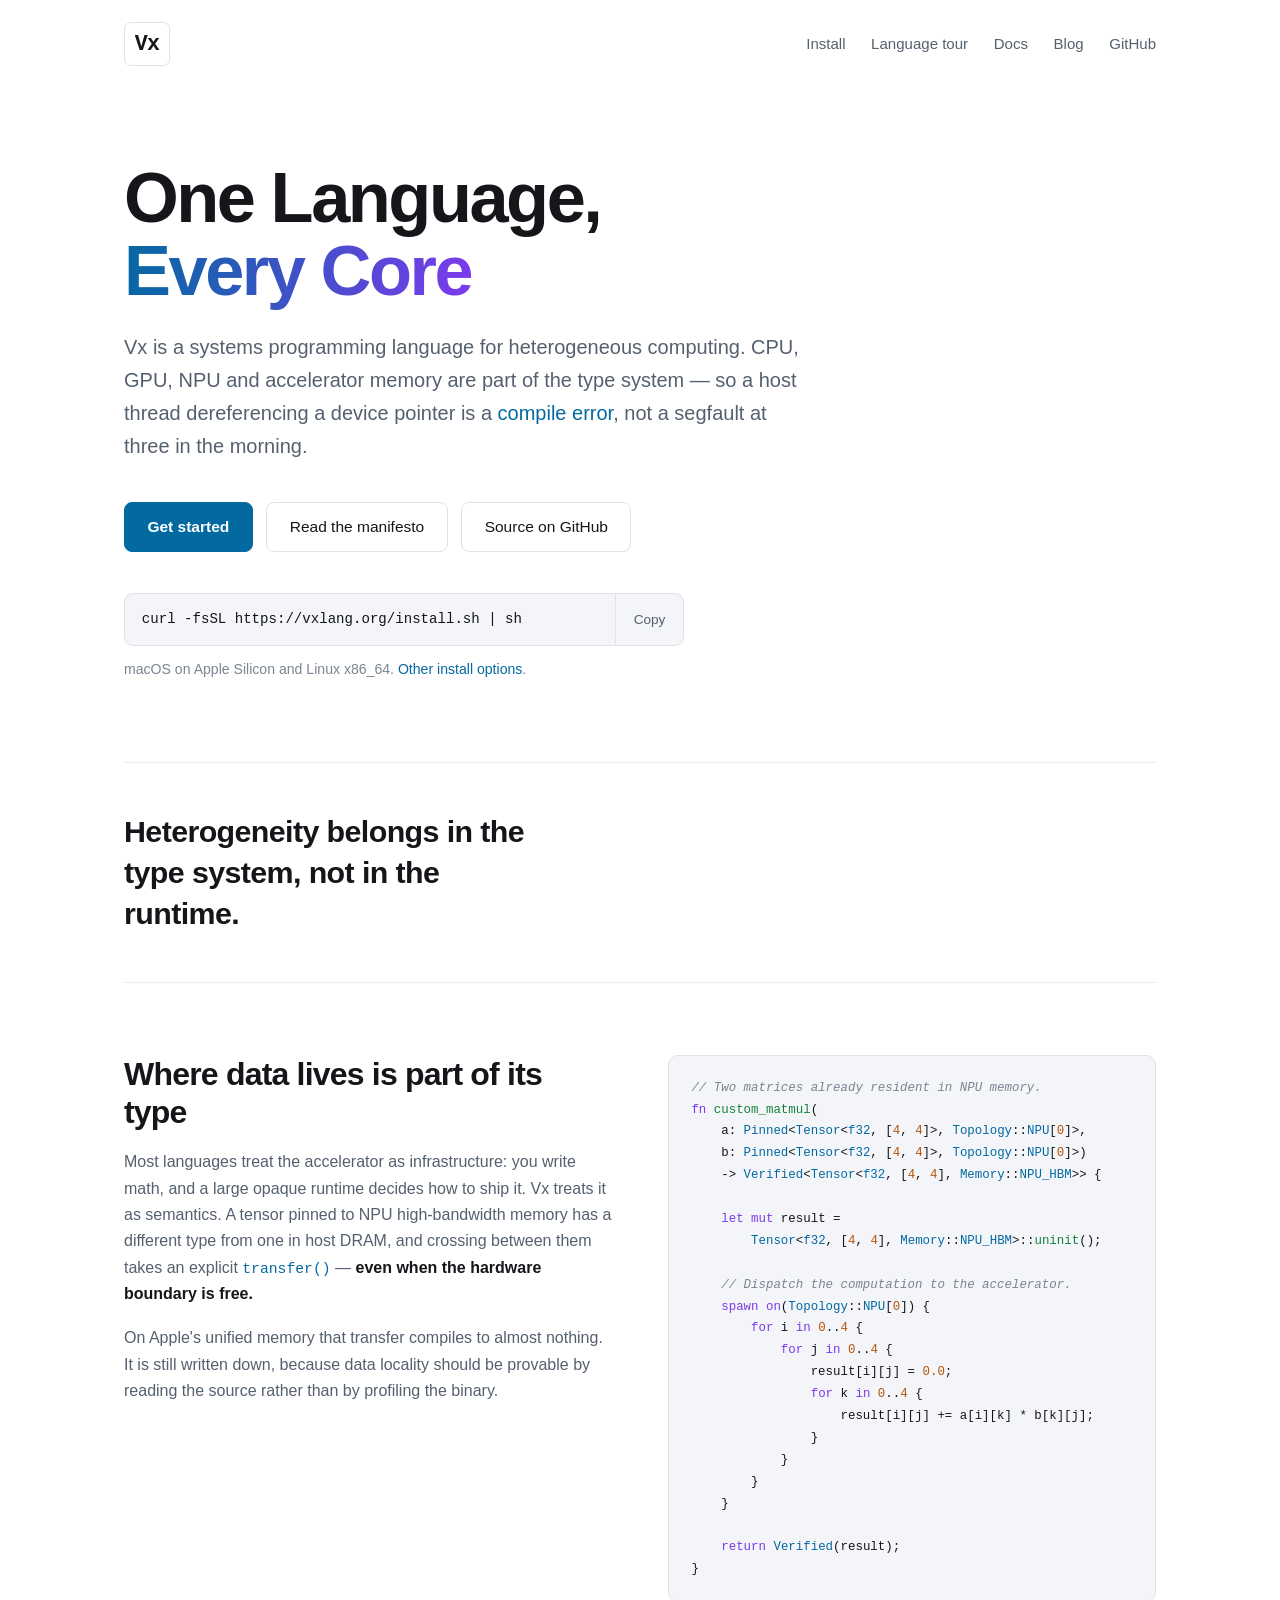
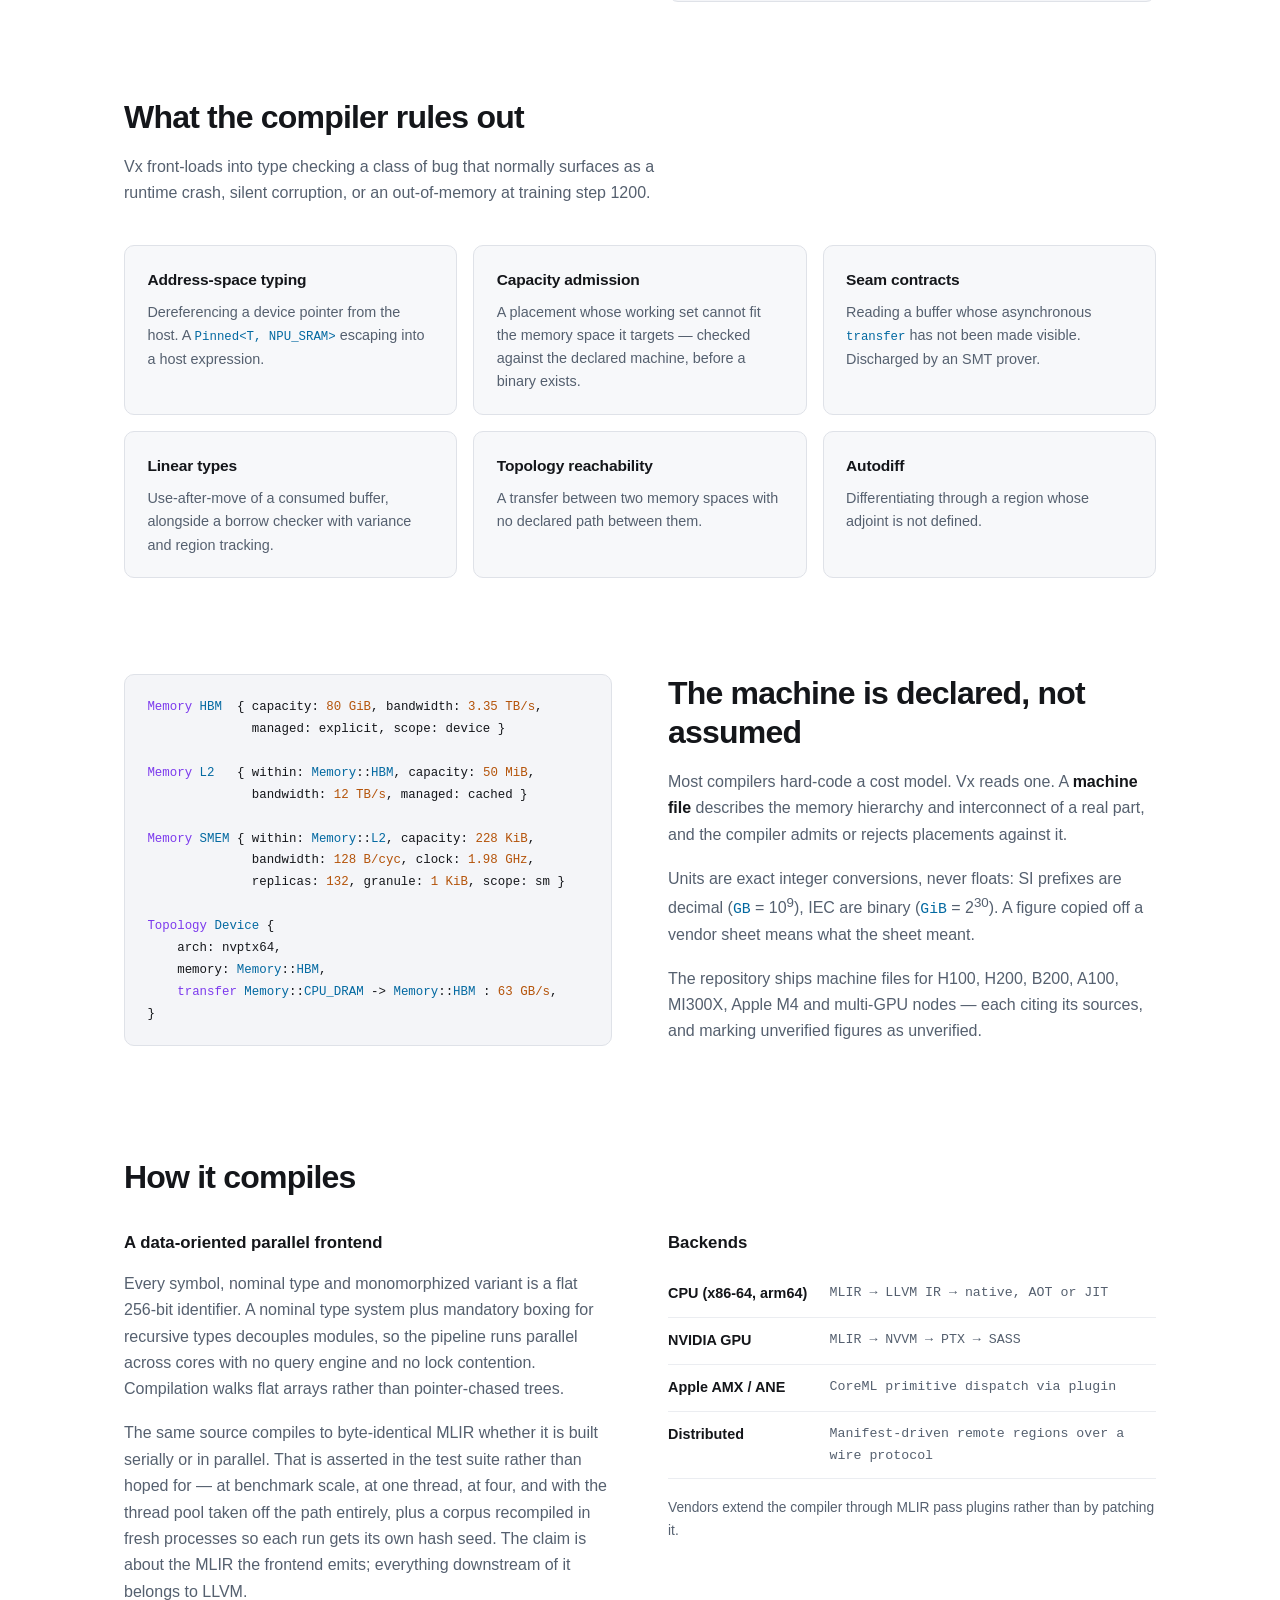
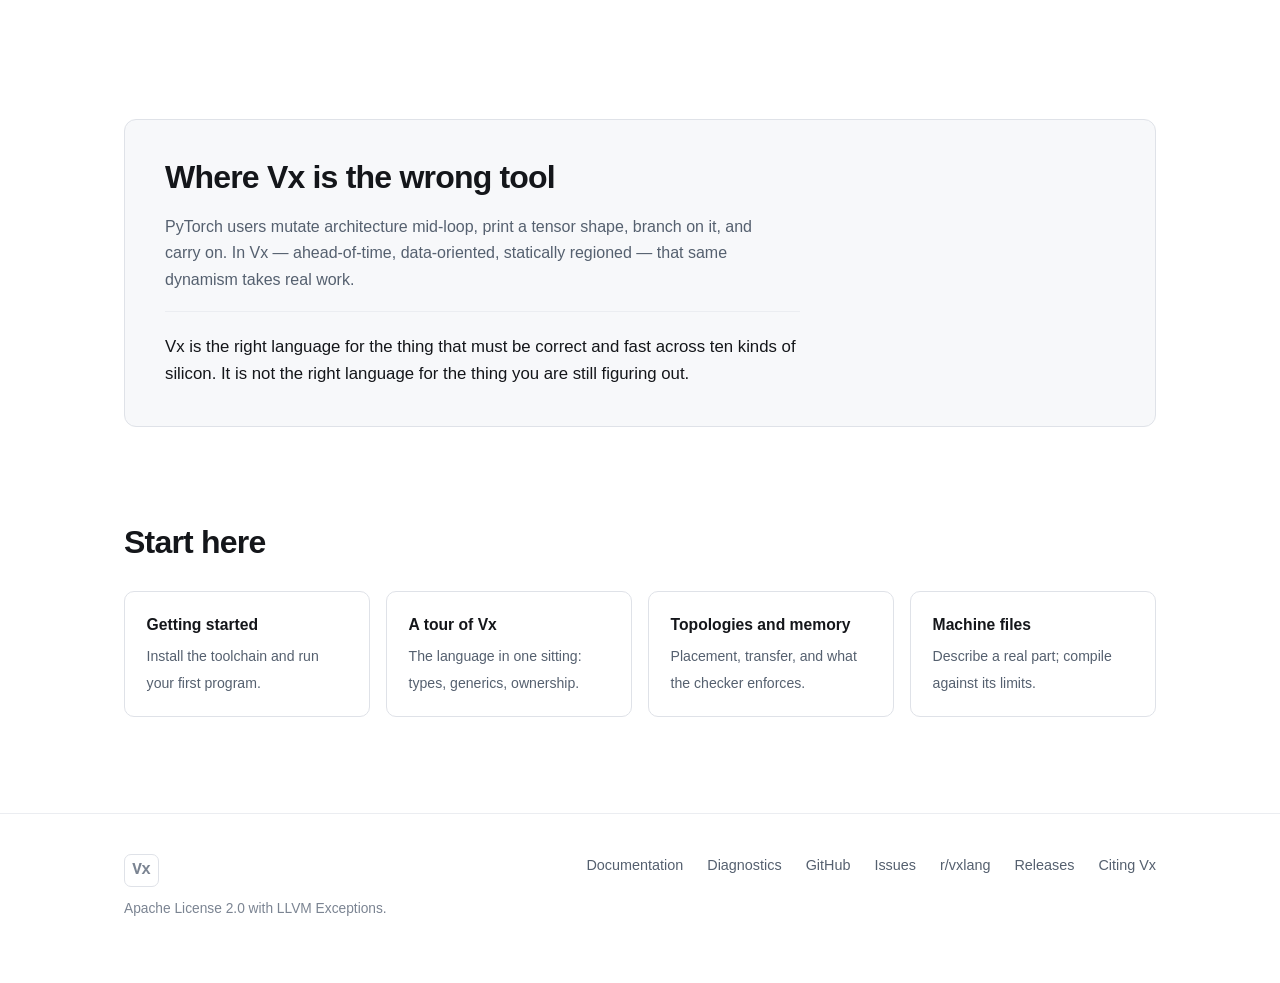
==== commit dc242e43: "docs: point the site and the README at r/vxlang (#699) Someone who lands on /errors/E6003 from a sea" ====
--- a/www/index.html
+++ b/www/index.html
@@ -259,6 +259,7 @@
       <a href="/errors/">Diagnostics</a>
       <a href="https://github.com/vx-lang/Vx">GitHub</a>
       <a href="https://github.com/vx-lang/Vx/issues">Issues</a>
+      <a href="https://www.reddit.com/r/vxlang">r/vxlang</a>
       <a href="https://github.com/vx-lang/Vx/releases">Releases</a>
       <a href="/ai-usage.html">Citing Vx</a>
     </nav>
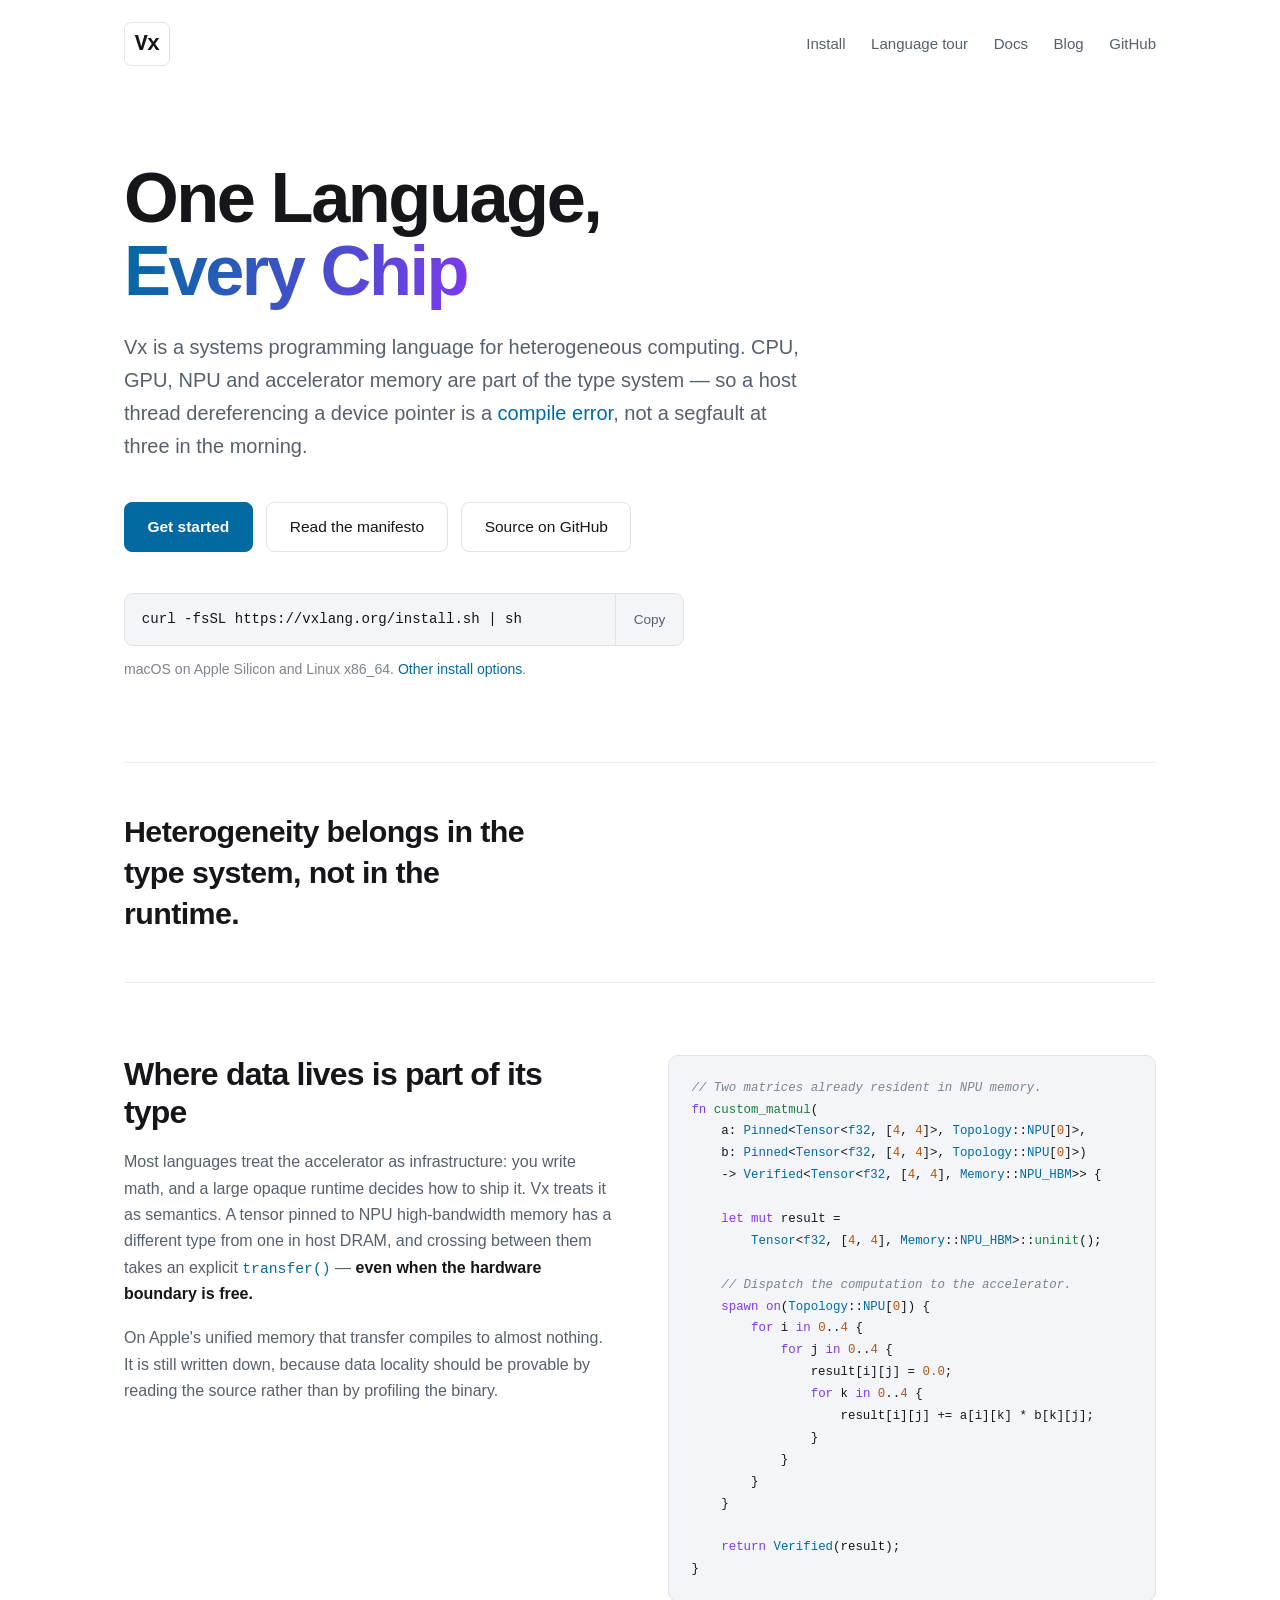
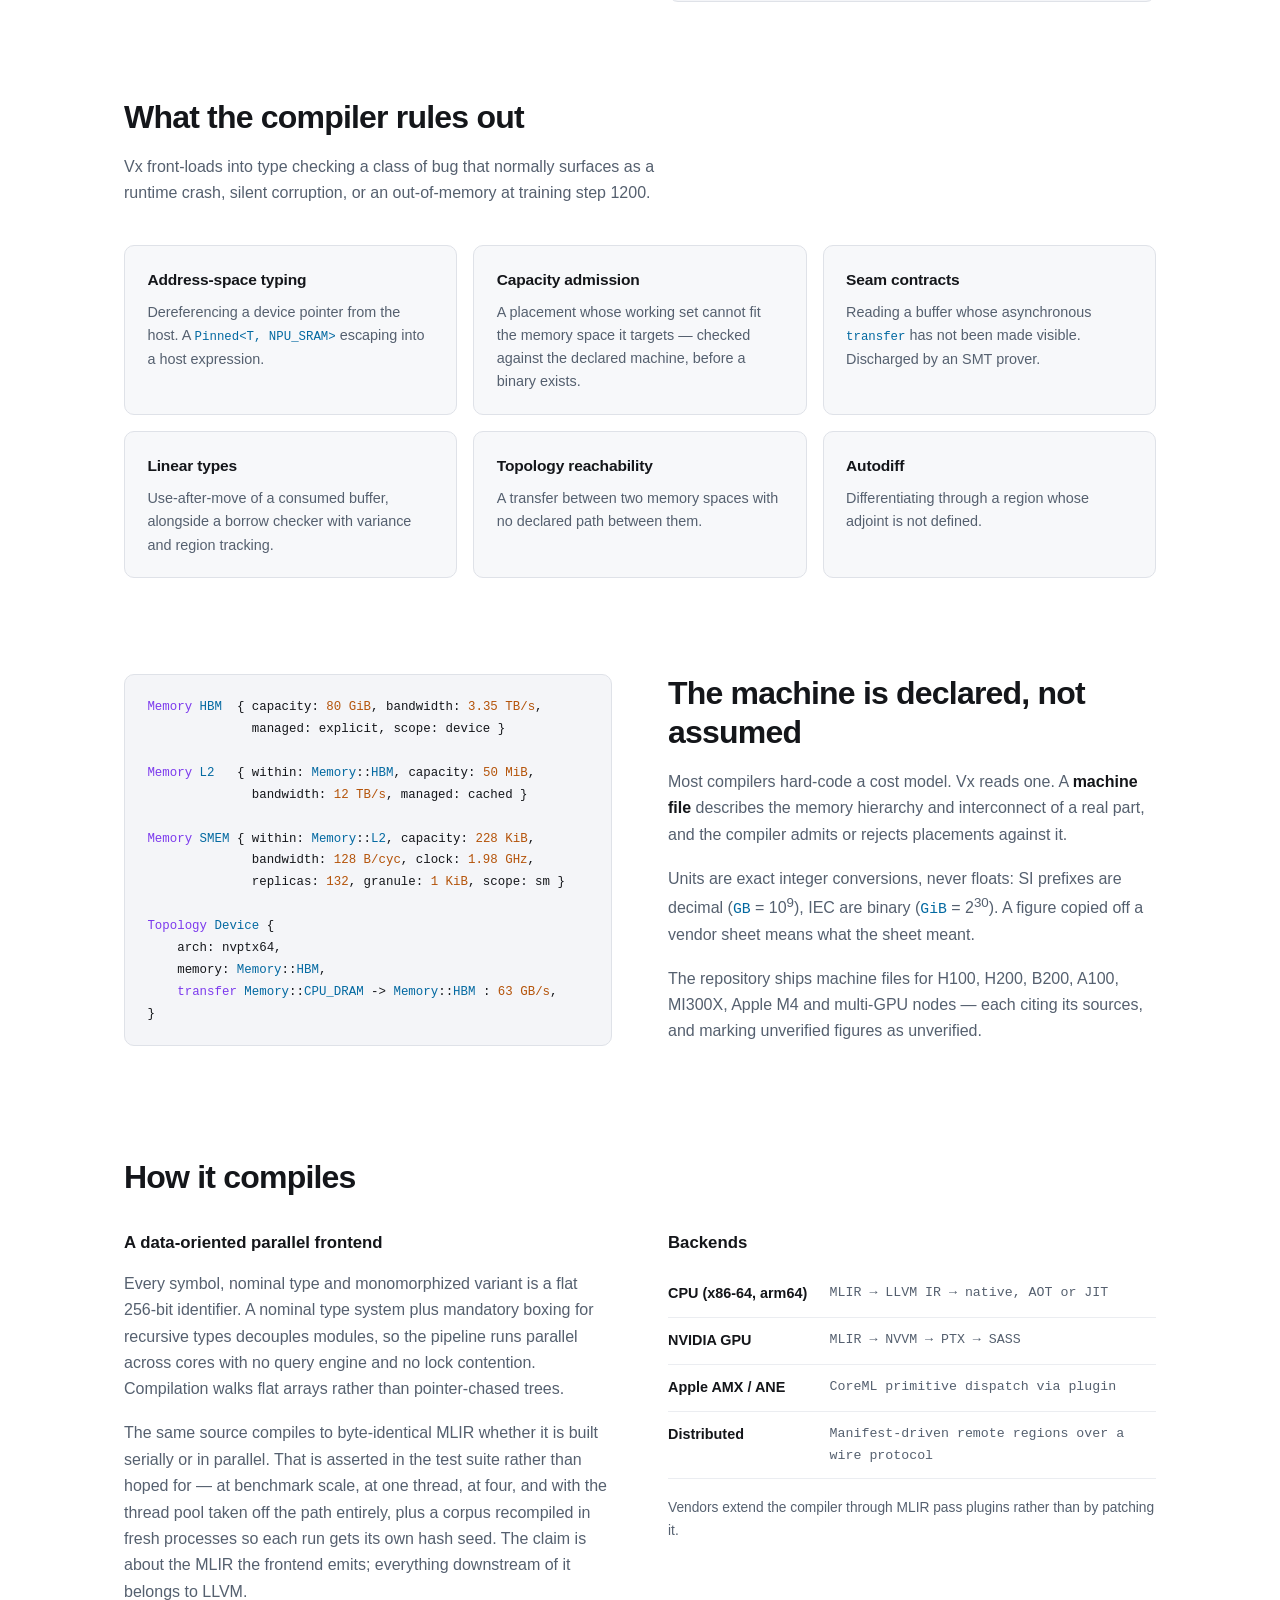
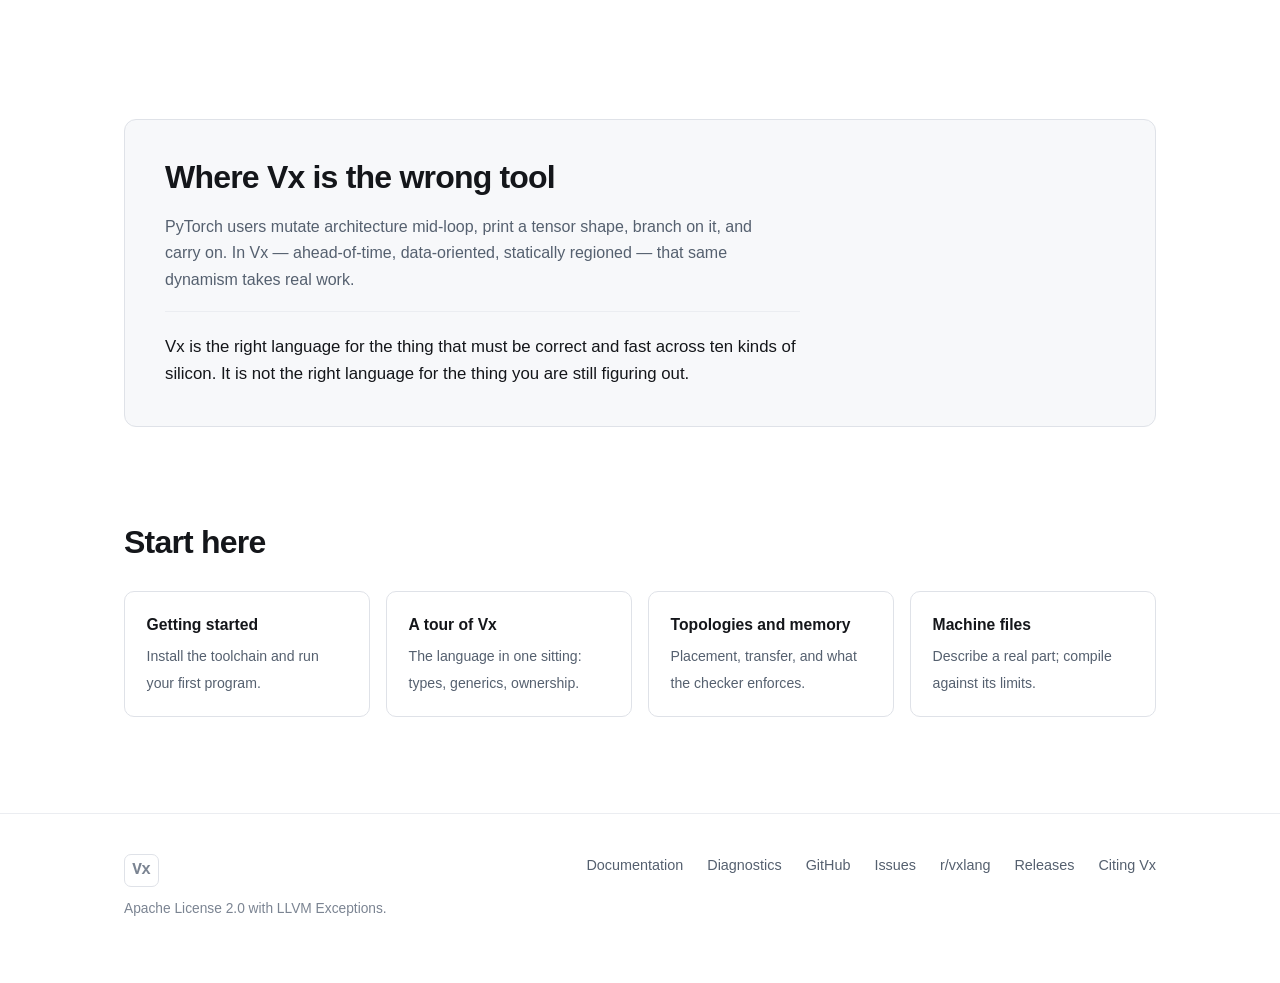
==== commit d3a00e8a: "site: change the tagline to "One Language, Every Chip" (#758) Vx targets CPUs, GPUs, the Apple Neura" ====
--- a/www/index.html
+++ b/www/index.html
@@ -3,16 +3,16 @@
 <head>
 <meta charset="utf-8">
 <meta name="viewport" content="width=device-width, initial-scale=1">
-<title>Vx — One Language, Every Core</title>
+<title>Vx — One Language, Every Chip</title>
 <meta name="description" content="Vx is a heterogeneous-systems programming language that puts placement and reachability in the type system. Dereferencing a device pointer from the host is a compile error, not a segfault.">
 <link rel="icon" href="favicon.svg" type="image/svg+xml">
 
-<meta property="og:title" content="Vx — One Language, Every Core">
+<meta property="og:title" content="Vx — One Language, Every Chip">
 <meta property="og:description" content="A heterogeneous-systems programming language that puts placement and reachability in the type system.">
 <meta property="og:type" content="website">
 <meta property="og:url" content="https://vxlang.org/">
 <meta property="og:image" content="https://vxlang.org/cards/default.png">
-<meta property="og:image:alt" content="Vx: one language, every core. Placement and reachability in the type system.">
+<meta property="og:image:alt" content="Vx: one language, every chip. Placement and reachability in the type system.">
 <meta name="twitter:card" content="summary_large_image">
 <meta name="twitter:image" content="https://vxlang.org/cards/default.png">
 
@@ -36,7 +36,7 @@
 <main>
 
 <section class="hero">
-  <h1>One Language, <span class="grad">Every Core</span></h1>
+  <h1>One Language, <span class="grad">Every Chip</span></h1>
   <p class="lede">
     Vx is a systems programming language for heterogeneous computing. CPU, GPU, NPU and
     accelerator memory are part of the type system — so a host thread dereferencing a device
--- a/www/style.css
+++ b/www/style.css
@@ -16,6 +16,7 @@
   --accent:    #7dd3fc;
   --accent-2:  #c084fc;
   --accent-ink:#0c0d10;
+  --danger:    #f87171;
 
   --syn-key:   #c084fc;
   --syn-type:  #7dd3fc;
@@ -43,6 +44,7 @@
     --accent:    #0369a1;
     --accent-2:  #7c3aed;
     --accent-ink:#ffffff;
+    --danger:    #b91c1c;
 
     --syn-key:   #7c3aed;
     --syn-type:  #0369a1;
@@ -129,7 +131,7 @@
   font-weight: 700;
   margin: 0 0 1.5rem;
   /* `ch` is the width of a zero, and this line is wide bold capitals, so 16ch measured
-     narrower than the 24 characters it holds and broke "Every Core" across two lines. */
+     narrower than the 24 characters it holds and broke "Every Chip" across two lines. */
   max-width: 20ch;
   text-wrap: balance;
 }
@@ -590,3 +592,55 @@
 .cite-this p + p { margin-top: 0.5rem; }
 .cite-this strong { color: var(--fg); }
 .cite-this a { overflow-wrap: break-word; }
+
+/* ------------------------------------------------------------ diagrams ---- */
+
+/* Hand-drawn inline SVG figures in posts. Every colour comes from the tokens above, so a figure
+ * follows the theme like the text around it.
+ */
+.post figure {
+  margin: 2rem 0;
+}
+
+.post figcaption {
+  color: var(--fg-muted);
+  font-size: 0.9rem;
+  margin-top: 0.75rem;
+}
+
+/* Two panels side by side on a wide screen, stacked on a phone. */
+.fig-panels {
+  display: flex;
+  flex-wrap: wrap;
+  gap: 1rem 1.5rem;
+}
+
+.fig-panels svg {
+  flex: 1 1 18rem;
+  min-width: 0;
+}
+
+.diagram {
+  display: block;
+  width: 100%;
+  height: auto;
+  max-width: 30rem;
+  margin: 0 auto;
+  color: var(--fg);
+  font-family: var(--sans);
+}
+
+.diagram text { fill: currentColor; font-size: 12px; }
+.diagram .d-title { font-size: 13px; font-weight: 600; }
+.diagram .d-mono { font-family: var(--mono); font-size: 11.5px; }
+.diagram .d-small { font-size: 10.5px; fill: var(--fg-muted); }
+.diagram .d-box { fill: var(--bg-raised); stroke: var(--fg-faint); }
+.diagram .d-mem { fill: var(--bg-code); stroke: var(--fg-muted); }
+.diagram .d-line { stroke: var(--fg-muted); stroke-width: 1.25; fill: none; }
+.diagram .d-dashed { stroke-dasharray: 4 3; }
+.diagram .d-head { fill: var(--fg-muted); }
+.diagram .d-accent-stroke { stroke: var(--accent); stroke-width: 1.5; }
+.diagram .d-accent-fill { fill: var(--accent); }
+.diagram text.d-accent-text { fill: var(--accent); }
+.diagram text.d-danger { fill: var(--danger); }
+.diagram text.d-on-accent { fill: var(--accent-ink); font-size: 10px; font-weight: 700; }
